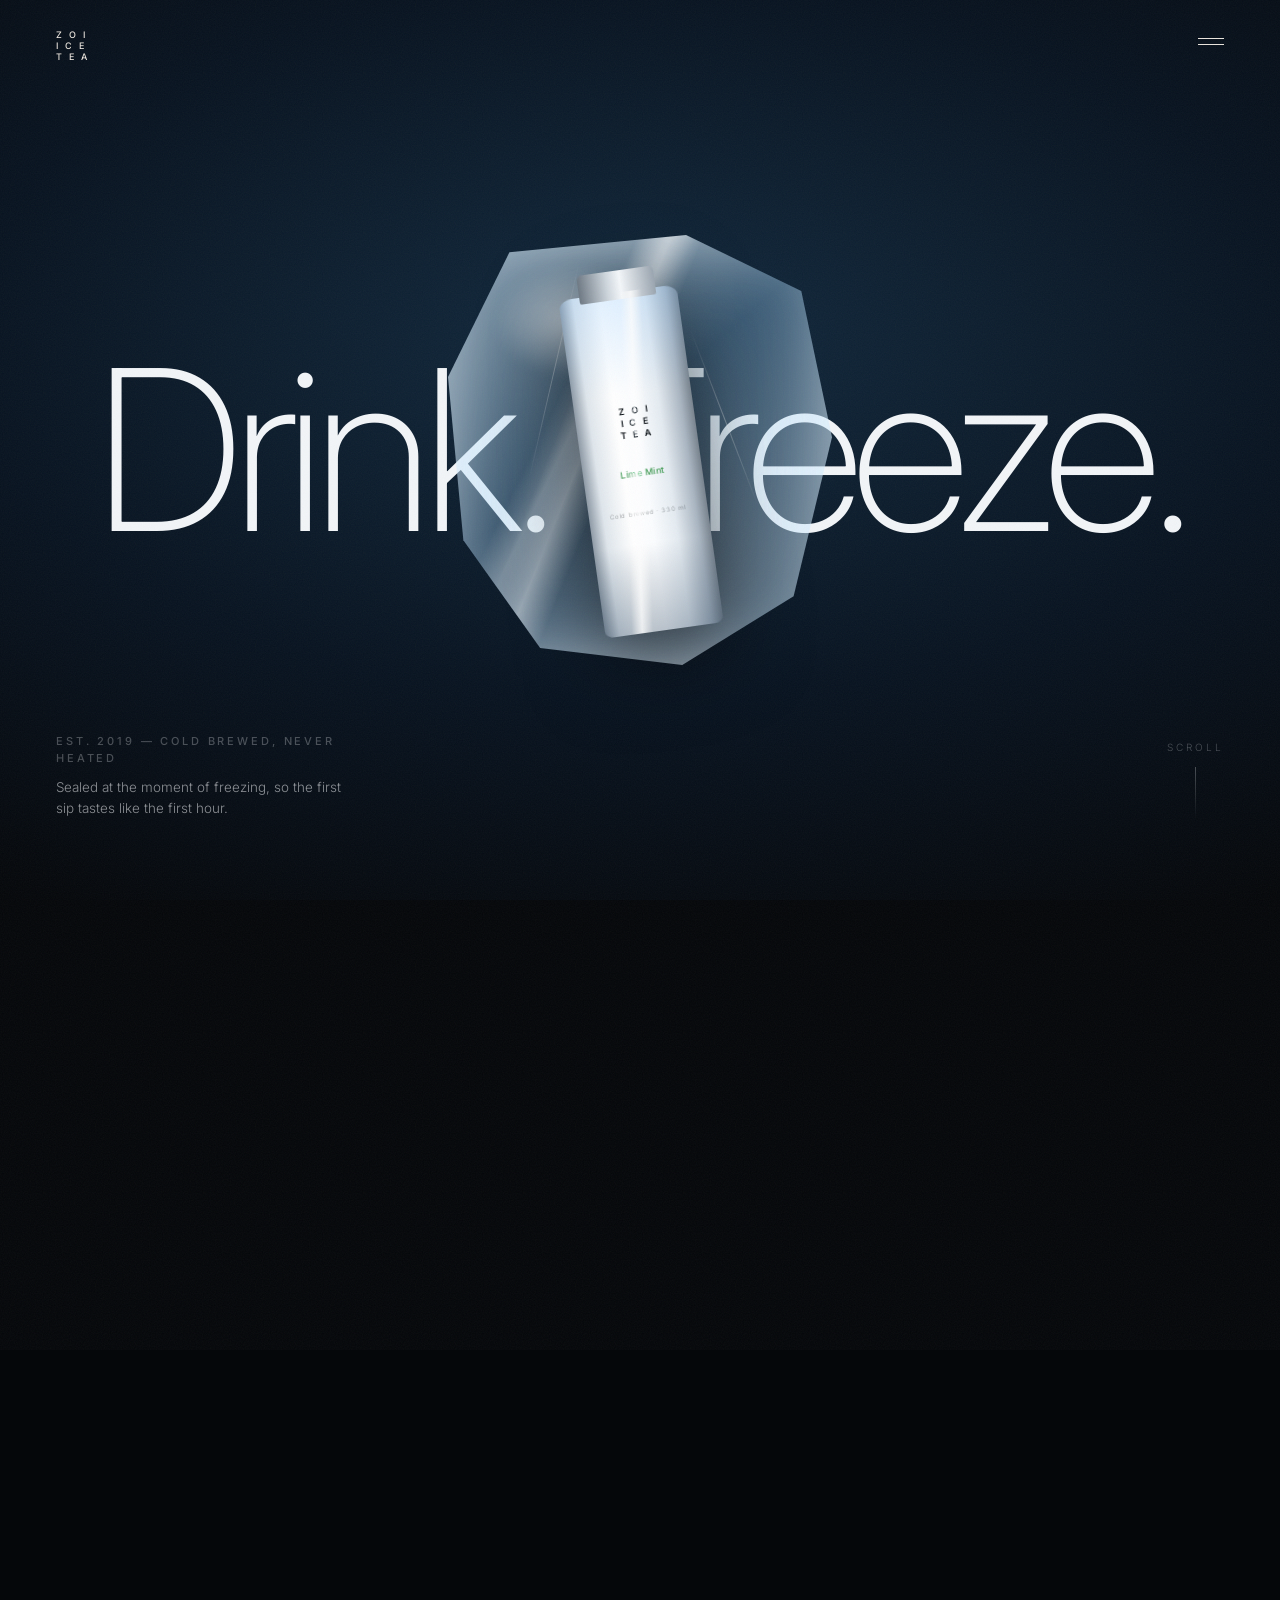
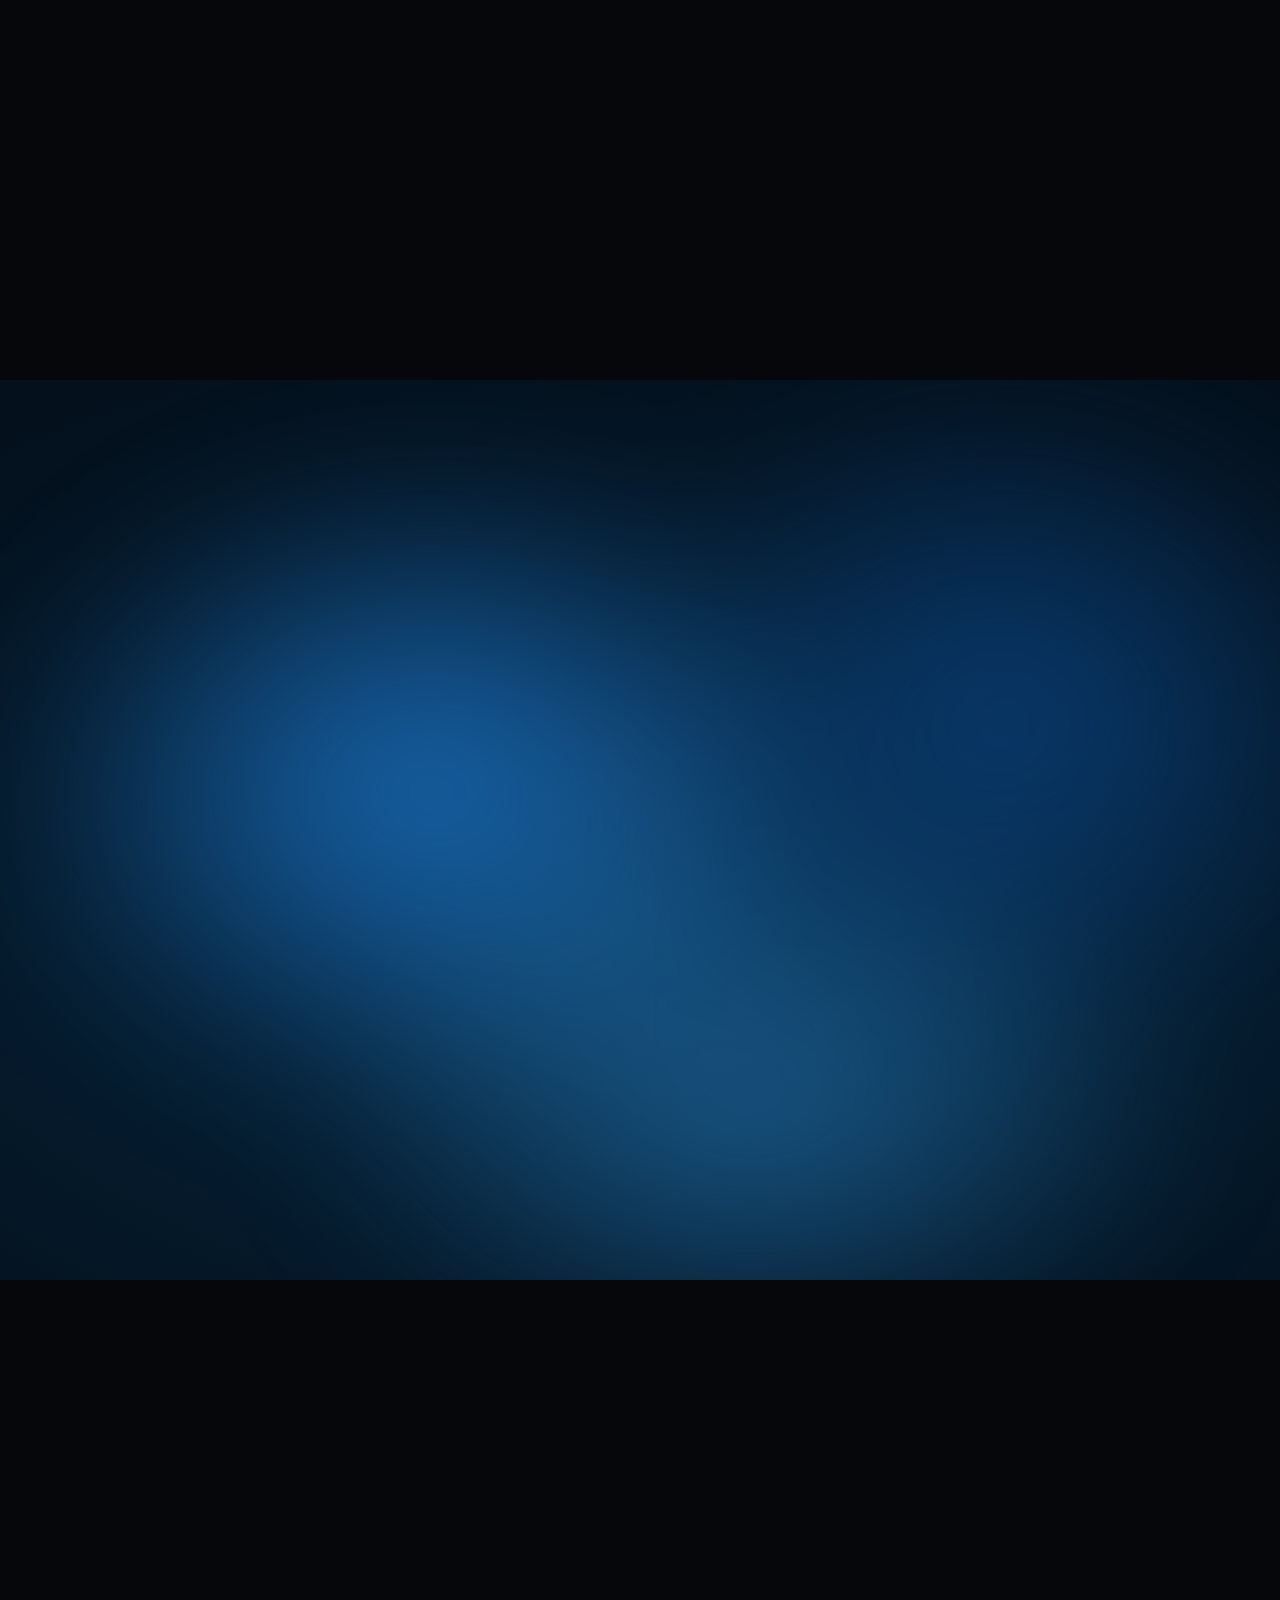
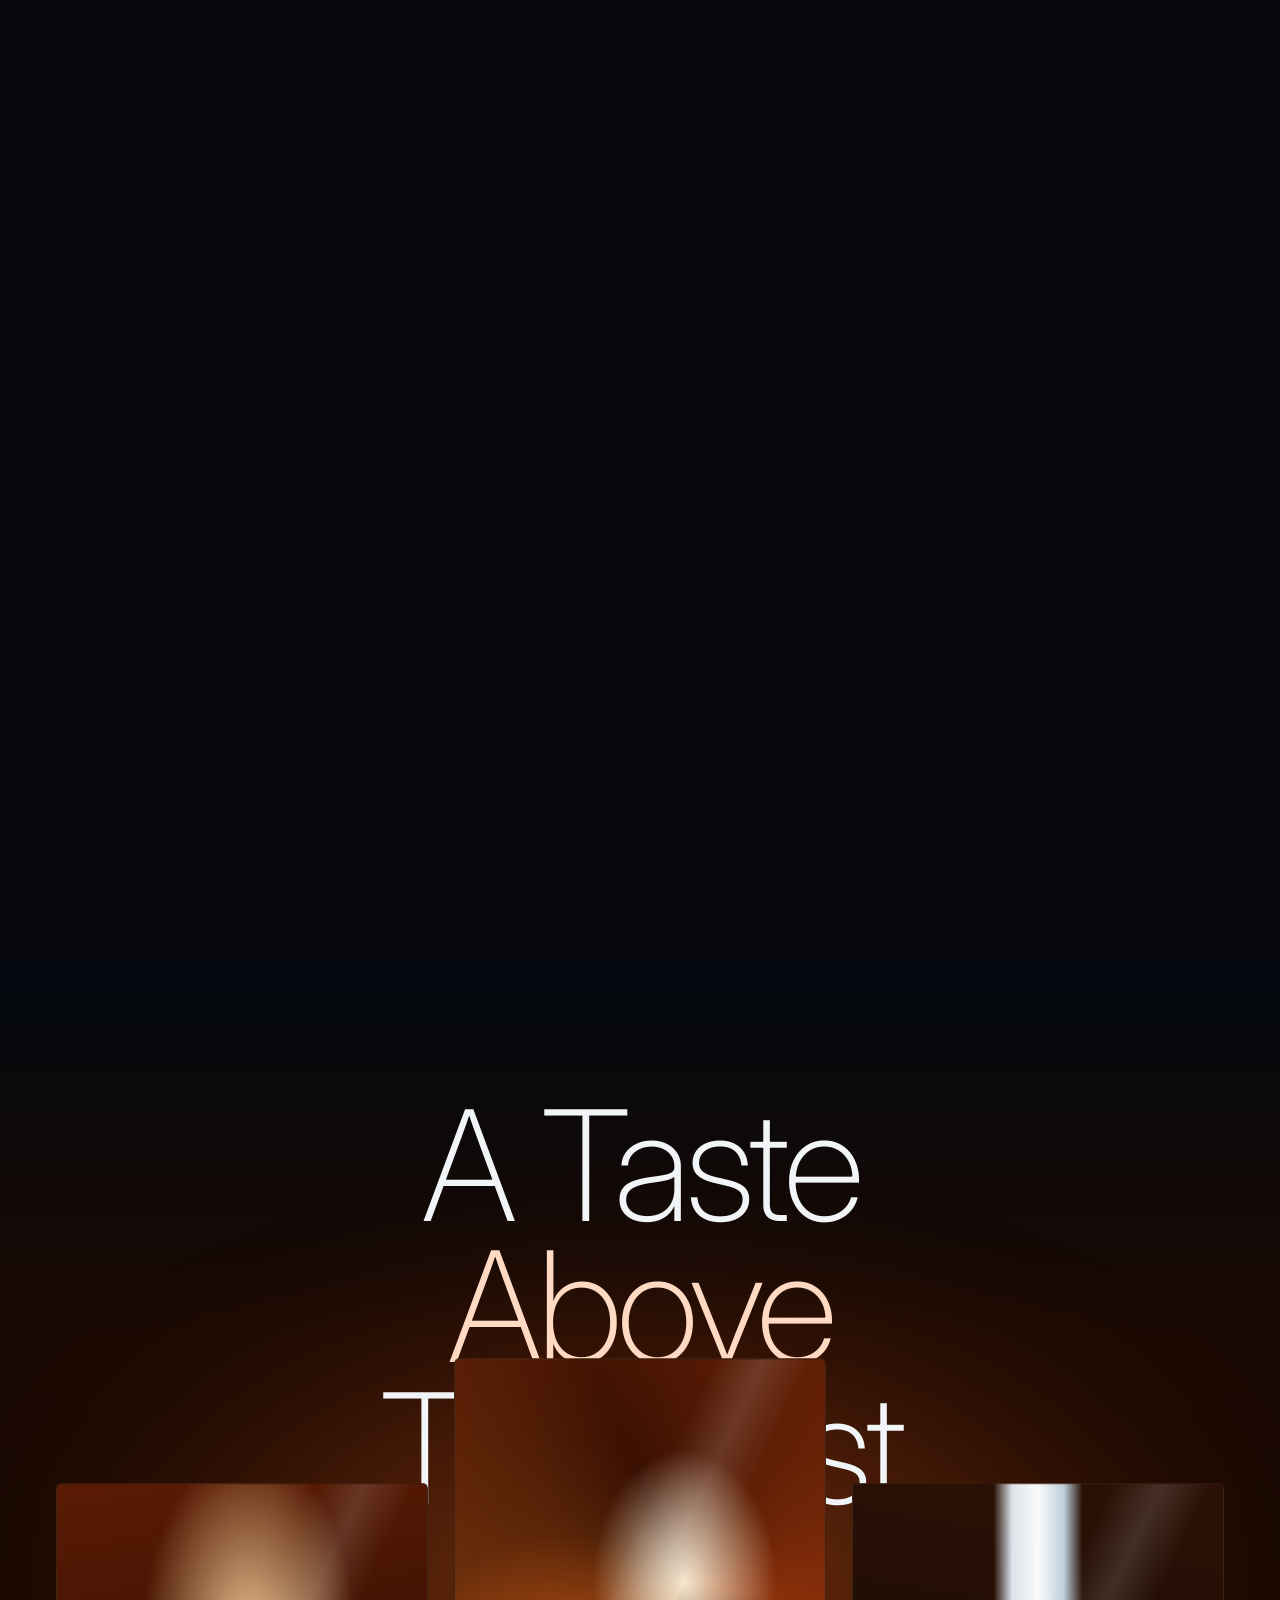
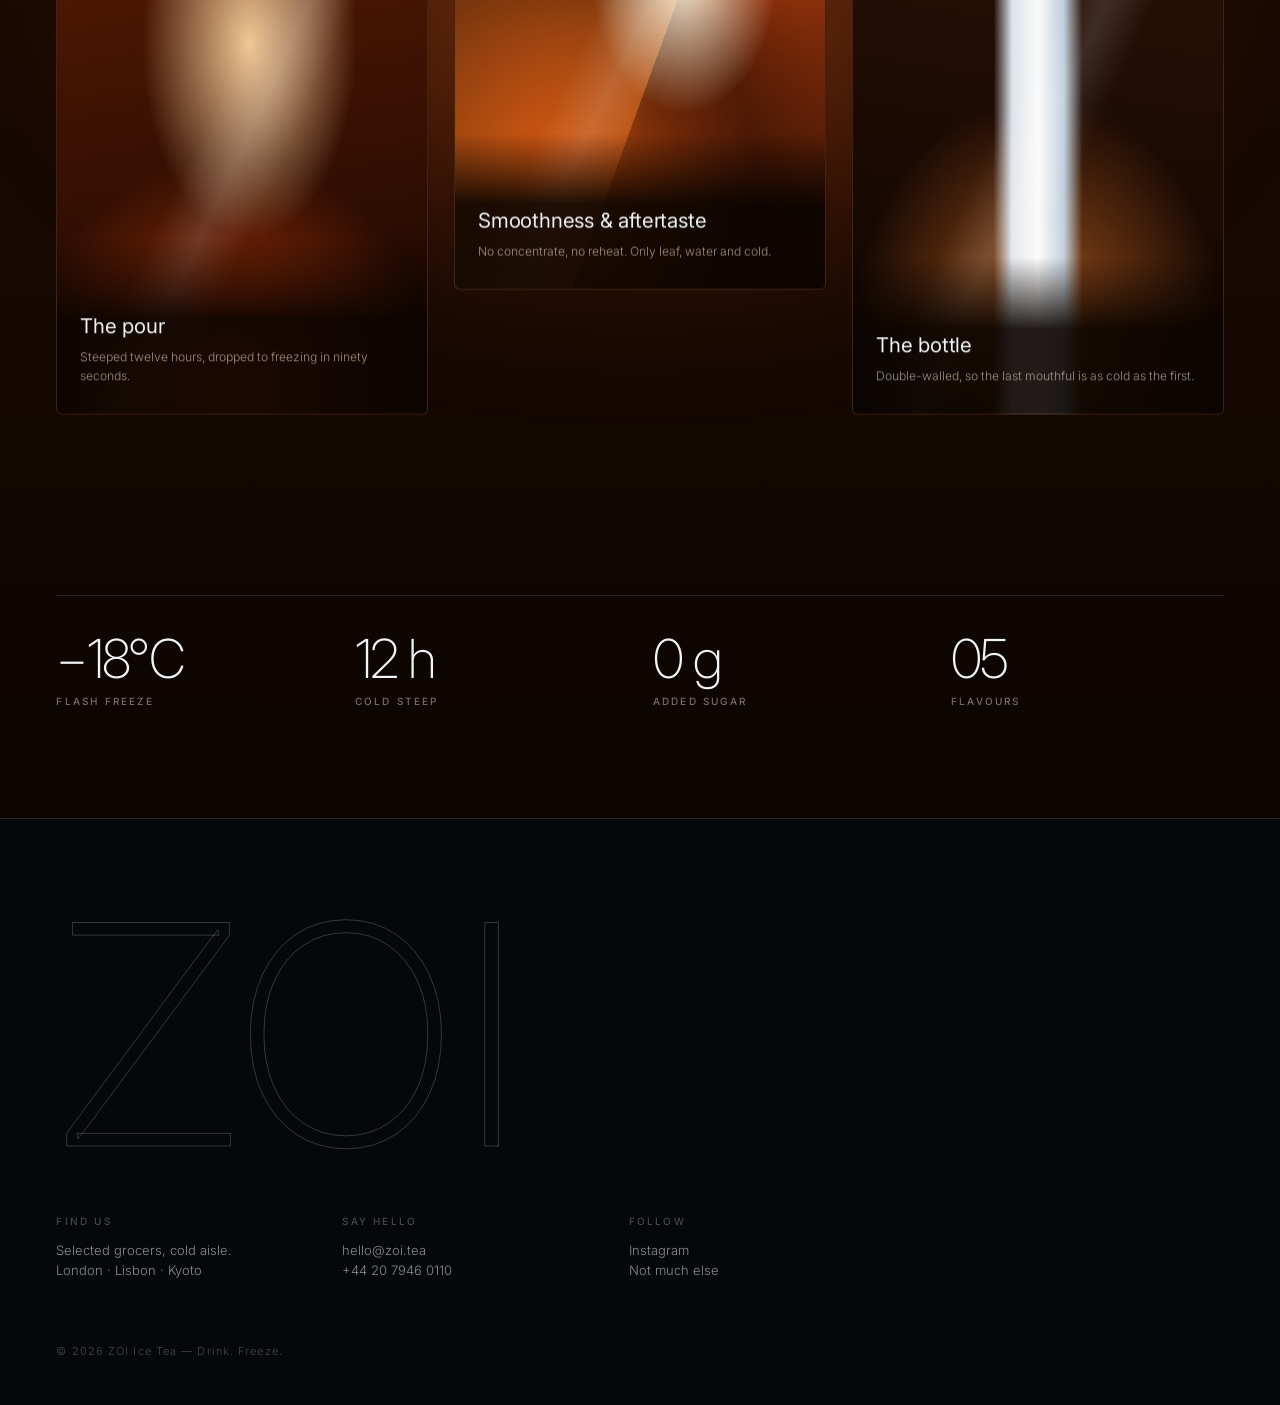
==== index.html @ 79893330 "Build ZOI Ice Tea scroll-driven site from the reference videos Rebuilds the beverage site shown in 2" ====
<!DOCTYPE html>
<html lang="en">
<head>
<meta charset="utf-8">
<meta name="viewport" content="width=device-width, initial-scale=1">
<title>ZOI ICE TEA — Drink. Freeze.</title>
<meta name="description" content="ZOI Ice Tea — brewed cold, frozen solid, poured perfect. Five exquisite flavours crafted from the finest natural leaves.">
<link rel="preconnect" href="https://fonts.googleapis.com">
<link rel="preconnect" href="https://fonts.gstatic.com" crossorigin>
<link href="https://fonts.googleapis.com/css2?family=Inter:wght@200;300;400;500;600&display=swap" rel="stylesheet">
<link rel="stylesheet" href="assets/css/style.css">
</head>
<body>

<div class="grain" aria-hidden="true"></div>

<header class="nav">
  <a href="#top" class="wordmark" aria-label="ZOI Ice Tea, home">
    <span>Z O I</span><span>I C E</span><span>T E A</span>
  </a>
  <button class="menu" type="button" aria-label="Open menu" aria-expanded="false">
    <span></span><span></span>
  </button>
</header>

<nav class="drawer" hidden>
  <ul>
    <li><a href="#hero">Drink. Freeze.</a></li>
    <li><a href="#deep">The Experience</a></li>
    <li><a href="#flavours">Unique Flavours</a></li>
    <li><a href="#above">A Taste Above</a></li>
    <li><a href="#end">Stockists</a></li>
  </ul>
  <p class="drawer__note">Brewed cold in small batches. Frozen at&nbsp;−18°C.</p>
</nav>

<main id="top">

  <!-- ─────────────  HERO : can frozen in ice, shatters on scroll  ───────────── -->
  <section class="hero" id="hero">
    <div class="hero__stage">
      <canvas class="shards" aria-hidden="true"></canvas>

      <h1 class="hero__title" data-hero="title">Drink.&nbsp;Freeze.</h1>

      <div class="ice" data-hero="ice">
        <div class="ice__block">
          <span class="ice__face"></span>
          <span class="ice__gloss"></span>
          <span class="ice__crack ice__crack--a"></span>
          <span class="ice__crack ice__crack--b"></span>
          <span class="ice__crack ice__crack--c"></span>
        </div>
        <div class="can">
          <div class="can__body">
            <div class="can__label">
              <span>Z O I</span><span>I C E</span><span>T E A</span>
            </div>
            <p class="can__flavour">Lime Mint</p>
            <p class="can__legal">Cold brewed · 330 ml</p>
          </div>
          <div class="can__cap"></div>
          <div class="can__shine"></div>
        </div>
      </div>

      <div class="hero__meta" data-hero="meta">
        <p class="eyebrow">Est. 2019 — Cold brewed, never heated</p>
        <p class="hero__sub">Sealed at the moment of freezing, so the first sip tastes like the first hour.</p>
      </div>

      <div class="cue" data-hero="cue"><span>Scroll</span><i></i></div>
      <div class="hero__wash" data-hero="wash" aria-hidden="true"></div>
    </div>
  </section>

  <!-- ─────────────  DEEP : aurora, fanning gallery, unique flavours  ───────────── -->
  <section class="deep" id="deep">
    <div class="deep__stage">
      <div class="aurora" aria-hidden="true">
        <span class="aurora__a"></span>
        <span class="aurora__b"></span>
        <span class="aurora__c"></span>
        <span class="aurora__spark"></span>
      </div>

      <p class="deep__word" data-deep="word">Experience</p>

      <div class="fan" data-deep="fan">
        <figure class="fan__card" style="--i:-2"><span class="shot shot--1"></span><figcaption>First pour</figcaption></figure>
        <figure class="fan__card" style="--i:-1"><span class="shot shot--2"></span><figcaption>Glacier run</figcaption></figure>
        <figure class="fan__card" style="--i:0"><span class="shot shot--3"></span><figcaption>The block</figcaption></figure>
        <figure class="fan__card" style="--i:1"><span class="shot shot--4"></span><figcaption>Leaf & frost</figcaption></figure>
        <figure class="fan__card" style="--i:2"><span class="shot shot--5"></span><figcaption>Last light</figcaption></figure>
      </div>

      <div class="flavours" id="flavours" data-deep="flavours">
        <svg class="teabag" viewBox="0 0 44 66" aria-hidden="true">
          <path d="M22 2v18" /><rect x="9" y="20" width="26" height="34" rx="3" /><path d="M22 27v20M15 34h14" />
        </svg>
        <h2>Unique Flavors</h2>
        <p>Explore our five exquisite tea flavours, each expertly crafted from the finest natural ingredients around the globe.</p>
        <ul class="flavours__list">
          <li><b>01</b> Lime&nbsp;Mint</li>
          <li><b>02</b> Peach&nbsp;Oolong</li>
          <li><b>03</b> Yuzu&nbsp;White</li>
          <li><b>04</b> Blood&nbsp;Orange</li>
          <li><b>05</b> Jasmine&nbsp;Pearl</li>
        </ul>
      </div>
    </div>
  </section>

  <!-- ─────────────  ABOVE : warm section, three portrait cards  ───────────── -->
  <section class="above" id="above">
    <div class="above__glow" aria-hidden="true"></div>

    <h2 class="above__title" data-reveal>
      <span>A Taste</span><span>Above</span><span>The Rest</span>
    </h2>

    <div class="above__cards">
      <article class="tall" data-parallax="0.10" data-reveal>
        <span class="shot shot--pour"></span>
        <div class="tall__text"><h3>The pour</h3><p>Steeped twelve hours, dropped to freezing in ninety seconds.</p></div>
      </article>
      <article class="tall" data-parallax="0.22" data-reveal>
        <span class="shot shot--burst"></span>
        <div class="tall__text"><h3>Smoothness &amp; aftertaste</h3><p>No concentrate, no reheat. Only leaf, water and cold.</p></div>
      </article>
      <article class="tall" data-parallax="0.10" data-reveal>
        <span class="shot shot--bottle"></span>
        <div class="tall__text"><h3>The bottle</h3><p>Double-walled, so the last mouthful is as cold as the first.</p></div>
      </article>
    </div>

    <dl class="stats" data-reveal>
      <div><dt>−18°C</dt><dd>Flash freeze</dd></div>
      <div><dt>12 h</dt><dd>Cold steep</dd></div>
      <div><dt>0 g</dt><dd>Added sugar</dd></div>
      <div><dt>05</dt><dd>Flavours</dd></div>
    </dl>
  </section>

  <!-- ─────────────  END  ───────────── -->
  <footer class="end" id="end">
    <p class="end__mark">ZOI</p>
    <div class="end__cols">
      <div><h4>Find us</h4><p>Selected grocers, cold aisle.<br>London · Lisbon · Kyoto</p></div>
      <div><h4>Say hello</h4><p>hello@zoi.tea<br>+44 20 7946 0110</p></div>
      <div><h4>Follow</h4><p>Instagram<br>Not much else</p></div>
    </div>
    <p class="end__fine">© <span data-year></span> ZOI Ice Tea — Drink. Freeze.</p>
  </footer>

</main>

<script src="assets/js/main.js"></script>
</body>
</html>
---- assets/css/style.css ----
/* ==========================================================================
   ZOI ICE TEA
   Scroll-driven product site. No frameworks, no build step.
   ========================================================================== */

:root{
  --ink:            #05070a;
  --ink-2:          #090d13;
  --paper:          #f2f5f8;
  --muted:          rgba(242,245,248,.56);
  --faint:          rgba(242,245,248,.28);
  --line:           rgba(242,245,248,.14);

  --ice:            #bfe4ff;
  --deep:           #041d33;
  --deep-2:         #08375f;
  --beam:           #2f9bff;

  --ember:          #ff6a1f;
  --ember-2:        #b8390a;
  --char:           #150802;

  --shell:          clamp(20px, 4.4vw, 68px);
  --ease:           cubic-bezier(.22,.61,.36,1);
  --font:           'Inter', -apple-system, BlinkMacSystemFont, 'Helvetica Neue', 'Segoe UI', Arial, sans-serif;
}

*,*::before,*::after{ box-sizing:border-box; }

html{
  scroll-behavior:smooth;
  background:var(--ink);
  -webkit-text-size-adjust:100%;
}

body{
  margin:0;
  font-family:var(--font);
  font-weight:300;
  color:var(--paper);
  background:var(--ink);
  overflow-x:hidden;
  line-height:1.55;
  -webkit-font-smoothing:antialiased;
}

h1,h2,h3,h4,p,ul,dl,dd,figure{ margin:0; }
ul{ list-style:none; padding:0; }
button{ font:inherit; color:inherit; background:none; border:0; cursor:pointer; }
a{ color:inherit; text-decoration:none; }
canvas{ display:block; }

.eyebrow{
  font-size:11px;
  font-weight:500;
  letter-spacing:.26em;
  text-transform:uppercase;
  color:var(--faint);
}

/* Film grain so the flat gradients never band ------------------------------ */
.grain{
  position:fixed;
  inset:-50%;
  z-index:60;
  pointer-events:none;
  opacity:.05;
  background-image:url("data:image/svg+xml;utf8,<svg xmlns='http://www.w3.org/2000/svg' width='160' height='160'><filter id='n'><feTurbulence type='fractalNoise' baseFrequency='.85' numOctaves='3'/></filter><rect width='160' height='160' filter='url(%23n)'/></svg>");
  animation:grain 700ms steps(2,end) infinite;
}
@keyframes grain{ 50%{ transform:translate(-3%,2%); } }

/* ==========================================================================
   Nav
   ========================================================================== */

.nav{
  position:fixed;
  inset:0 0 auto;
  z-index:50;
  display:flex;
  align-items:flex-start;
  justify-content:space-between;
  padding:clamp(18px,2.6vw,30px) var(--shell);
  mix-blend-mode:difference;
}

.wordmark{
  display:grid;
  gap:2px;
  font-size:9px;
  font-weight:500;
  letter-spacing:.28em;
  line-height:1;
}

.menu{
  display:grid;
  gap:5px;
  padding:8px 0 8px 24px;
}
.menu span{
  display:block;
  width:26px;
  height:1px;
  background:var(--paper);
  transition:transform .4s var(--ease);
}
.menu[aria-expanded="true"] span:first-child{ transform:translateY(3px) rotate(11deg); }
.menu[aria-expanded="true"] span:last-child{  transform:translateY(-3px) rotate(-11deg); }

.drawer{
  position:fixed;
  inset:0;
  z-index:45;
  display:grid;
  align-content:center;
  gap:8px;
  padding:0 var(--shell);
  background:rgba(5,7,10,.94);
  backdrop-filter:blur(22px);
  -webkit-backdrop-filter:blur(22px);
  opacity:0;
  transition:opacity .45s var(--ease);
}
.drawer[hidden]{ display:none; }
.drawer.is-open{ opacity:1; }
.drawer li a{
  display:block;
  padding:.12em 0;
  font-size:clamp(30px,6.4vw,64px);
  font-weight:200;
  letter-spacing:-.02em;
  color:var(--muted);
  transition:color .3s var(--ease), transform .45s var(--ease);
}
.drawer li a:hover{ color:var(--paper); transform:translateX(14px); }
.drawer__note{ margin-top:34px; font-size:12px; color:var(--faint); }

/* ==========================================================================
   Hero — the can, the ice, the shatter
   ========================================================================== */

.hero{ height:320vh; position:relative; }

.hero__stage{
  position:sticky;
  top:0;
  height:100vh;
  overflow:hidden;
  display:grid;
  place-items:center;
  background:
    radial-gradient(120% 90% at 50% 38%, #12293e 0%, #081320 44%, var(--ink) 80%);
}

/* Fades in as the hero ends so the handoff into the blue reads as one move */
.hero__wash{
  position:absolute;
  inset:0;
  z-index:5;
  opacity:0;
  pointer-events:none;
  background:radial-gradient(140% 110% at 50% 60%, #072943 0%, #04121f 55%, #02080f 100%);
}

.shards{
  position:absolute;
  inset:0;
  width:100%;
  height:100%;
  z-index:3;
  pointer-events:none;
}

/* Oversized headline that bleeds off both edges, exactly like the reference */
.hero__title{
  position:relative;
  z-index:1;
  grid-area:1/1;
  font-size:clamp(72px, 17.5vw, 300px);
  font-weight:200;
  letter-spacing:-.045em;
  line-height:1;
  white-space:nowrap;
  color:var(--paper);
  will-change:transform, opacity;
}

.ice{
  grid-area:1/1;
  position:relative;
  z-index:2;
  width:clamp(230px, 30vw, 400px);
  aspect-ratio:1/1.12;
  display:grid;
  place-items:center;
  will-change:transform, opacity;
}

/* --- the ice block ------------------------------------------------------- */
.ice__block{
  position:absolute;
  inset:0;
  clip-path:polygon(16% 4%, 62% 0%, 92% 13%, 100% 47%, 90% 84%, 61% 100%, 24% 96%, 4% 71%, 0% 33%);
  background:
    linear-gradient(140deg, rgba(232,247,255,.52), rgba(158,210,246,.26) 44%, rgba(226,244,255,.46));
  backdrop-filter:blur(2px) saturate(1.4) brightness(1.15);
  -webkit-backdrop-filter:blur(2px) saturate(1.4) brightness(1.15);
  box-shadow:
    inset 0 0 70px rgba(255,255,255,.55),
    inset 0 0 150px rgba(150,210,255,.35),
    0 40px 120px rgba(6,40,70,.65);
}
.ice__face{
  position:absolute;
  inset:0;
  background:
    linear-gradient(112deg, transparent 34%, rgba(255,255,255,.42) 40%, transparent 46%),
    linear-gradient(-64deg, transparent 58%, rgba(255,255,255,.26) 63%, transparent 68%);
  mix-blend-mode:screen;
}
.ice__gloss{
  position:absolute;
  left:12%; top:7%;
  width:40%; height:26%;
  border-radius:50%;
  background:radial-gradient(closest-side, rgba(255,255,255,.55), transparent);
  filter:blur(6px);
}
.ice__crack{
  position:absolute;
  background:linear-gradient(to bottom, transparent, rgba(255,255,255,.65), transparent);
  width:1px;
  transform-origin:top center;
  opacity:.5;
}
.ice__crack--a{ left:34%; top:6%;  height:52%; transform:rotate(13deg); }
.ice__crack--b{ left:63%; top:22%; height:44%; transform:rotate(-21deg); }
.ice__crack--c{ left:48%; top:44%; height:38%; transform:rotate(6deg); }

/* --- the can ------------------------------------------------------------- */
.can{
  position:relative;
  width:31%;
  aspect-ratio:1/3.05;
  transform:rotate(-8deg);
  filter:drop-shadow(0 26px 40px rgba(0,0,0,.55));
}
.can__body{
  position:absolute;
  inset:6% 0 0;
  border-radius:14px 14px 9px 9px / 10px 10px 7px 7px;
  background:
    linear-gradient(90deg,
      #8e9aa6 0%, #dfe6ec 12%, #ffffff 34%, #fbfdff 52%,
      #e4ebf1 72%, #a9b5c1 90%, #77828d 100%);
  display:grid;
  align-content:center;
  justify-items:center;
  gap:9%;
  padding:12% 6%;
  overflow:hidden;
}
.can__body::after{
  /* wet, refracted edge where the ice meets the metal */
  content:"";
  position:absolute;
  inset:0;
  background:linear-gradient(180deg, rgba(120,190,255,.22), transparent 30%, transparent 74%, rgba(10,40,70,.28));
}
.can__label{
  display:grid;
  gap:3px;
  font-size:clamp(6px,.72vw,9px);
  font-weight:600;
  letter-spacing:.26em;
  line-height:1;
  color:#0d1319;
  text-align:center;
}
.can__flavour{
  font-size:clamp(6px,.7vw,9px);
  font-weight:500;
  letter-spacing:.05em;
  color:#3f9a52;
}
.can__legal{
  font-size:clamp(4px,.5vw,6px);
  letter-spacing:.12em;
  color:rgba(13,19,25,.45);
}
.can__cap{
  position:absolute;
  inset:0 18% auto;
  height:8%;
  border-radius:5px 5px 2px 2px;
  background:linear-gradient(90deg,#6d7883,#cfd7de 38%,#f4f7fa 55%,#9aa5b0);
}
.can__shine{
  position:absolute;
  inset:6% 0 0;
  border-radius:inherit;
  background:linear-gradient(96deg, transparent 40%, rgba(255,255,255,.75) 47%, transparent 54%);
  mix-blend-mode:overlay;
  pointer-events:none;
}

/* --- hero copy ----------------------------------------------------------- */
.hero__meta{
  position:absolute;
  left:var(--shell);
  bottom:clamp(74px,9vh,110px);
  z-index:4;
  max-width:min(30ch,44vw);
  display:grid;
  gap:10px;
  will-change:transform,opacity;
}
.hero__sub{ font-size:clamp(13px,1.05vw,15px); color:var(--muted); }

.cue{
  position:absolute;
  right:var(--shell);
  bottom:clamp(74px,9vh,110px);
  z-index:4;
  display:grid;
  justify-items:center;
  gap:12px;
  font-size:10px;
  letter-spacing:.3em;
  text-transform:uppercase;
  color:var(--faint);
}
.cue i{
  width:1px;
  height:52px;
  background:linear-gradient(var(--faint), transparent);
  animation:drop 2.1s var(--ease) infinite;
}
@keyframes drop{
  0%   { transform:scaleY(0); transform-origin:top; }
  55%  { transform:scaleY(1); transform-origin:top; }
  56%  { transform:scaleY(1); transform-origin:bottom; }
  100% { transform:scaleY(0); transform-origin:bottom; }
}

/* ==========================================================================
   Deep — aurora, fanning gallery, flavours
   ========================================================================== */

/* Pulled up by one viewport so its sticky stage takes over exactly as the
   hero finishes fading — otherwise the hero's last screen scrolls past empty. */
.deep{ height:420vh; position:relative; margin-top:-100vh; }

.deep__stage{
  position:sticky;
  top:0;
  height:100vh;
  overflow:hidden;
  display:grid;
  place-items:center;
  background:radial-gradient(140% 110% at 50% 60%, #072943 0%, #04121f 55%, #02080f 100%);
}

.aurora{ position:absolute; inset:-25%; z-index:0; filter:blur(70px); }
.aurora span{ position:absolute; border-radius:50%; mix-blend-mode:screen; }
.aurora__a{
  left:8%; top:14%; width:62%; height:66%;
  background:radial-gradient(closest-side, rgba(28,120,206,.82), transparent 72%);
  animation:float-a 19s ease-in-out infinite alternate;
}
.aurora__b{
  right:2%; top:6%; width:58%; height:72%;
  background:radial-gradient(closest-side, rgba(10,68,132,.78), transparent 70%);
  animation:float-b 24s ease-in-out infinite alternate;
}
.aurora__c{
  left:24%; bottom:2%; width:64%; height:56%;
  background:radial-gradient(closest-side, rgba(52,168,255,.42), transparent 74%);
  animation:float-a 30s ease-in-out infinite alternate-reverse;
}
.aurora__spark{
  left:50%; top:48%; width:9px; height:9px;
  transform:translate(-50%,-50%);
  background:#eaf6ff;
  box-shadow:0 0 26px 10px rgba(150,215,255,.75);
  animation:pulse 3.4s ease-in-out infinite;
}
@keyframes float-a{ to{ transform:translate3d(9%,-7%,0) scale(1.16); } }
@keyframes float-b{ to{ transform:translate3d(-11%,8%,0) scale(1.1); } }
@keyframes pulse{ 50%{ opacity:.35; transform:translate(-50%,-50%) scale(.6); } }

.deep__word{
  grid-area:1/1;
  z-index:2;
  font-size:clamp(30px,5.4vw,78px);
  font-weight:200;
  letter-spacing:.16em;
  text-transform:uppercase;
  will-change:transform,opacity;
}

/* --- the fanning card stack --------------------------------------------- */
.fan{
  grid-area:1/1;
  z-index:2;
  position:relative;
  width:min(1120px,92vw);
  height:min(60vh,460px);
  perspective:1400px;
  will-change:opacity;
}
.fan__card{
  position:absolute;
  left:50%;
  top:50%;
  width:clamp(112px,13.5vw,196px);
  aspect-ratio:3/4.4;
  margin:0;
  border-radius:4px;
  overflow:hidden;
  background:#06121e;
  border:1px solid rgba(190,228,255,.18);
  box-shadow:0 30px 70px rgba(0,10,22,.6);
  transform-style:preserve-3d;
  will-change:transform;
}
.fan__card .shot{ position:absolute; inset:0; height:100%; }
.fan__card figcaption{
  position:absolute;
  z-index:2;
  inset:auto 0 0;
  padding:26px 12px 11px;
  font-size:9px;
  font-weight:500;
  letter-spacing:.2em;
  text-transform:uppercase;
  background:linear-gradient(transparent, rgba(2,10,18,.92));
}

/* --- flavours ------------------------------------------------------------ */
.flavours{
  grid-area:1/1;
  z-index:2;
  display:grid;
  justify-items:center;
  gap:20px;
  text-align:center;
  padding:0 var(--shell);
  max-width:760px;
  will-change:transform,opacity;
}
.teabag{
  width:38px;
  fill:none;
  stroke:var(--paper);
  stroke-width:1.6;
  stroke-linecap:round;
  opacity:.85;
}
.flavours h2{
  font-size:clamp(38px,7.4vw,96px);
  font-weight:200;
  letter-spacing:-.03em;
  line-height:1;
}
.flavours p{ font-size:clamp(13px,1.1vw,15px); color:var(--muted); max-width:46ch; }
.flavours__list{
  display:flex;
  flex-wrap:wrap;
  justify-content:center;
  gap:8px;
  margin-top:12px;
}
.flavours__list li{
  display:flex;
  align-items:baseline;
  gap:8px;
  padding:9px 16px;
  border:1px solid var(--line);
  border-radius:100px;
  font-size:12px;
  letter-spacing:.04em;
  backdrop-filter:blur(8px);
  -webkit-backdrop-filter:blur(8px);
  transition:border-color .35s var(--ease), background .35s var(--ease);
}
.flavours__list li:hover{ border-color:rgba(190,228,255,.55); background:rgba(190,228,255,.08); }
.flavours__list b{ font-size:9px; font-weight:500; letter-spacing:.16em; color:var(--faint); }

/* ==========================================================================
   Above — the warm half
   ========================================================================== */

.above{
  position:relative;
  overflow:hidden;
  padding:clamp(110px,15vh,190px) var(--shell) clamp(90px,12vh,150px);
  background:linear-gradient(180deg, #02080f 0%, #1b0a03 26%, var(--char) 70%, #0b0400 100%);
}
.above__glow{
  position:absolute;
  left:50%; top:12%;
  width:130%; aspect-ratio:1/.55;
  transform:translateX(-50%);
  background:radial-gradient(closest-side, rgba(255,106,31,.42), rgba(184,57,10,.14) 55%, transparent 76%);
  filter:blur(60px);
  pointer-events:none;
}

.above__title{
  position:relative;
  display:grid;
  font-size:clamp(46px,12vw,196px);
  font-weight:200;
  letter-spacing:-.035em;
  line-height:.92;
  text-align:center;
  margin-bottom:clamp(56px,8vh,110px);
}
.above__title span{ display:block; }
.above__title span:nth-child(2){ color:#ffd9c2; }

.above__cards{
  position:relative;
  display:grid;
  grid-template-columns:repeat(3,1fr);
  gap:clamp(14px,2vw,30px);
  max-width:1180px;
  margin:0 auto;
}
.tall{
  position:relative;
  border-radius:6px;
  overflow:hidden;
  background:#1a0c04;
  border:1px solid rgba(255,170,120,.16);
  will-change:transform;
}
.tall .shot{ aspect-ratio:3/4.3; }
.tall__text{
  position:absolute;
  inset:auto 0 0;
  padding:clamp(40px,6vw,72px) clamp(16px,1.8vw,26px) clamp(18px,2.2vw,28px);
  background:linear-gradient(transparent, rgba(10,4,0,.9) 46%);
}
.tall__text h3{
  font-size:clamp(15px,1.6vw,21px);
  font-weight:400;
  letter-spacing:-.01em;
  margin-bottom:6px;
}
.tall__text p{ font-size:clamp(11px,.95vw,13px); color:rgba(255,235,222,.6); }

.stats{
  display:grid;
  grid-template-columns:repeat(4,1fr);
  gap:clamp(14px,2vw,30px);
  max-width:1180px;
  margin:clamp(56px,8vh,104px) auto 0;
  padding-top:clamp(30px,4vh,50px);
  border-top:1px solid rgba(255,170,120,.16);
}
.stats dt{
  font-size:clamp(26px,4.2vw,60px);
  font-weight:200;
  letter-spacing:-.03em;
  line-height:1;
}
.stats dd{
  margin:8px 0 0;
  font-size:10px;
  font-weight:500;
  letter-spacing:.22em;
  text-transform:uppercase;
  color:rgba(255,235,222,.45);
}

/* ==========================================================================
   Procedural "photography" — mesh gradients standing in for shots
   ========================================================================== */

.shot{ display:block; width:100%; position:relative; overflow:hidden; }
.shot::after{
  content:"";
  position:absolute;
  inset:0;
  background:linear-gradient(115deg, transparent 42%, rgba(255,255,255,.13) 50%, transparent 58%);
}

.shot--1{ background:
  radial-gradient(60% 40% at 30% 22%, rgba(180,225,255,.85), transparent 70%),
  radial-gradient(70% 50% at 76% 78%, rgba(20,96,168,.9), transparent 72%),
  linear-gradient(160deg,#0a2d4c,#03101d); }
.shot--2{ background:
  radial-gradient(50% 60% at 68% 28%, rgba(226,247,255,.9), transparent 68%),
  radial-gradient(80% 60% at 20% 88%, rgba(11,72,132,.95), transparent 70%),
  linear-gradient(200deg,#123f66,#020a13); }
.shot--3{ background:
  radial-gradient(46% 34% at 50% 46%, rgba(255,255,255,.95), transparent 66%),
  radial-gradient(90% 70% at 50% 100%, rgba(16,88,152,.85), transparent 68%),
  linear-gradient(180deg,#071d31,#010609); }
.shot--4{ background:
  radial-gradient(56% 44% at 26% 70%, rgba(126,220,180,.7), transparent 70%),
  radial-gradient(64% 52% at 80% 24%, rgba(198,238,255,.8), transparent 70%),
  linear-gradient(140deg,#093349,#02121b); }
.shot--5{ background:
  radial-gradient(58% 46% at 74% 66%, rgba(255,196,142,.6), transparent 70%),
  radial-gradient(70% 56% at 26% 22%, rgba(96,178,240,.75), transparent 72%),
  linear-gradient(200deg,#0b2a44,#03101c); }

.shot--pour{ background:
  radial-gradient(44% 56% at 52% 30%, rgba(255,214,160,.92), transparent 66%),
  radial-gradient(80% 64% at 46% 96%, rgba(196,58,10,.95), transparent 70%),
  linear-gradient(170deg,#5a1b04,#150602); }
.shot--burst{ background:
  radial-gradient(40% 40% at 62% 42%, rgba(255,240,214,.95), transparent 62%),
  radial-gradient(76% 70% at 28% 82%, rgba(230,92,18,.9), transparent 70%),
  conic-gradient(from 200deg at 62% 42%, rgba(255,140,40,.5), transparent 38%, rgba(255,90,20,.45) 72%, transparent),
  linear-gradient(150deg,#4a1503,#120501); }
.shot--bottle{ background:
  linear-gradient(90deg, transparent 38%, rgba(236,246,255,.92) 43%, rgba(255,255,255,.98) 50%, rgba(206,226,242,.9) 57%, transparent 62%),
  radial-gradient(70% 60% at 50% 84%, rgba(255,132,44,.6), transparent 72%),
  linear-gradient(190deg,#2c1206,#0d0401); }

/* ==========================================================================
   Footer
   ========================================================================== */

.end{
  padding:clamp(70px,10vh,120px) var(--shell) clamp(30px,5vh,54px);
  background:var(--ink);
  border-top:1px solid var(--line);
}
.end__mark{
  font-size:clamp(84px,24vw,340px);
  font-weight:200;
  letter-spacing:.02em;
  line-height:.82;
  color:transparent;
  -webkit-text-stroke:1px rgba(242,245,248,.2);
}
.end__cols{
  display:grid;
  grid-template-columns:repeat(3,minmax(0,1fr));
  gap:clamp(20px,3vw,44px);
  margin-top:clamp(40px,6vh,74px);
  max-width:820px;
}
.end__cols h4{
  font-size:10px;
  font-weight:500;
  letter-spacing:.22em;
  text-transform:uppercase;
  color:var(--faint);
  margin-bottom:10px;
}
.end__cols p{ font-size:13px; color:var(--muted); }
.end__fine{
  margin-top:clamp(46px,7vh,86px);
  font-size:11px;
  letter-spacing:.1em;
  color:var(--faint);
}

/* ==========================================================================
   Reveal-on-enter
   ========================================================================== */

[data-reveal]{
  opacity:0;
  transform:translateY(34px);
  transition:opacity .9s var(--ease), transform .9s var(--ease);
}
[data-reveal].is-in{ opacity:1; transform:none; }

/* ==========================================================================
   Responsive
   ========================================================================== */

@media (max-width:900px){
  .hero{ height:280vh; }
  .deep{ height:360vh; }
  .above__cards{ grid-template-columns:1fr; max-width:440px; }
  .tall{ transform:none !important; }
  .stats{ grid-template-columns:repeat(2,1fr); row-gap:30px; }
  .hero__meta{ max-width:none; right:var(--shell); bottom:clamp(96px,14vh,130px); }
  .cue{ display:none; }
  .end__cols{ grid-template-columns:1fr; }
}

@media (max-width:560px){
  .fan__card{ width:96px; }
  .ice{ width:64vw; }
}

@media (prefers-reduced-motion:reduce){
  html{ scroll-behavior:auto; }
  .grain, .cue i, .aurora span{ animation:none; }
  [data-reveal]{ opacity:1; transform:none; }
}
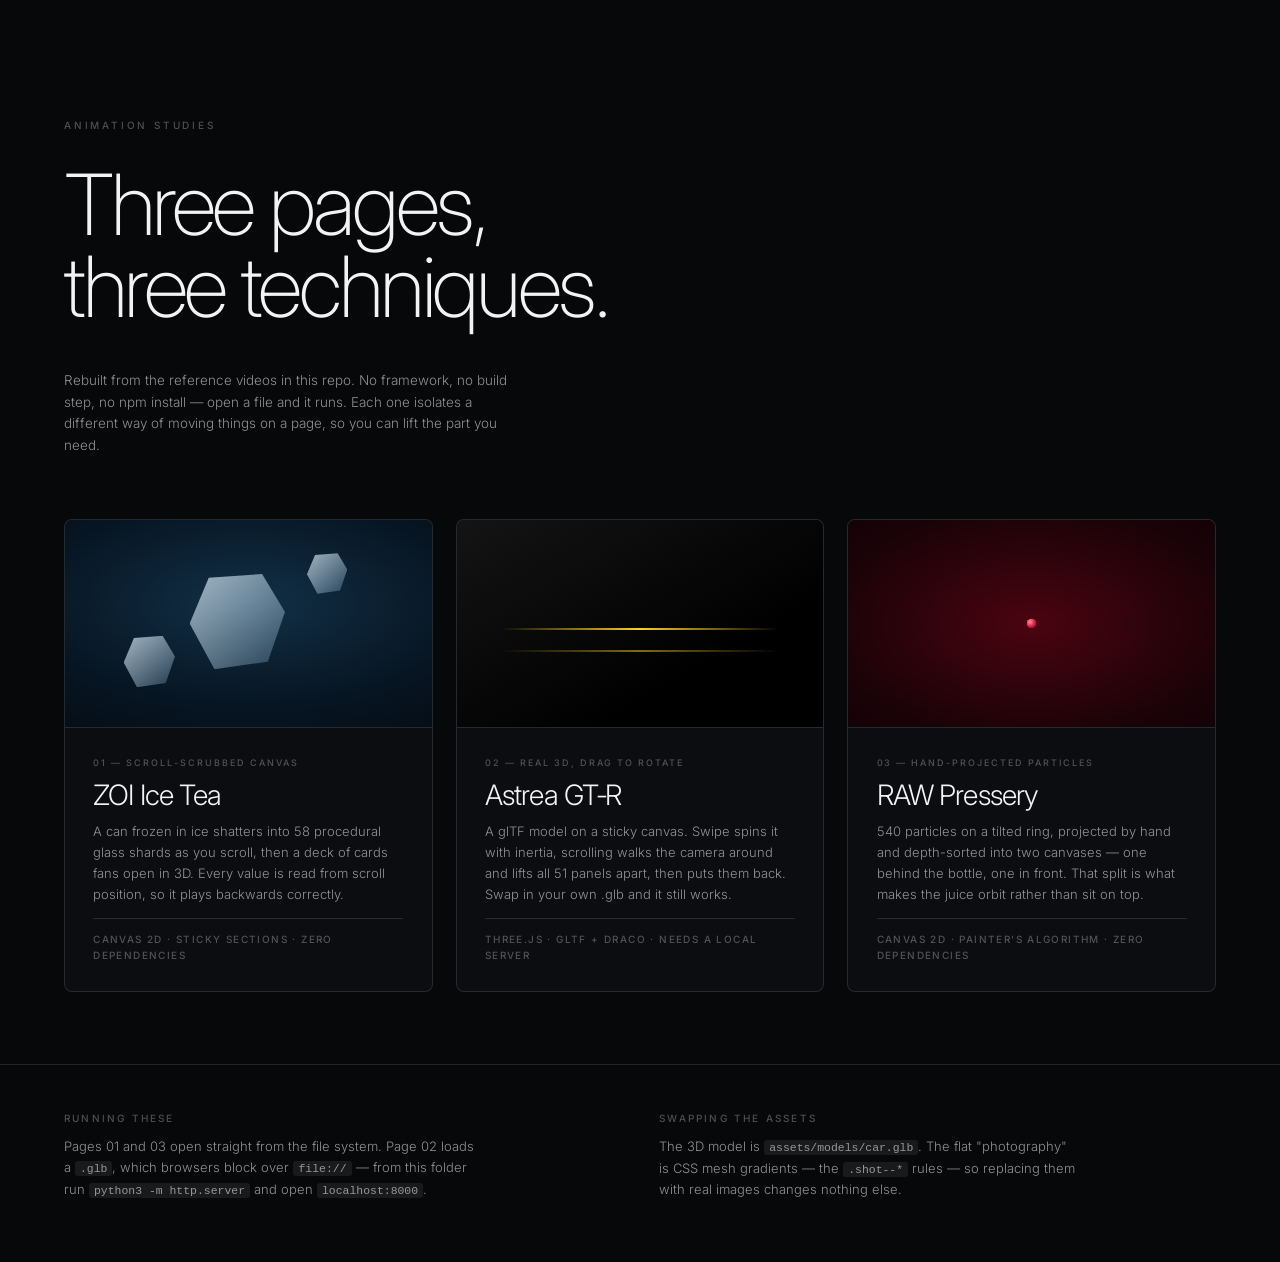
==== commit 54af6578: "Add drag-to-rotate 3D car page and orbiting-juice page Two more studies from the first reference vid" ====
--- a/index.html
+++ b/index.html
@@ -3,158 +3,71 @@
 <head>
 <meta charset="utf-8">
 <meta name="viewport" content="width=device-width, initial-scale=1">
-<title>ZOI ICE TEA — Drink. Freeze.</title>
-<meta name="description" content="ZOI Ice Tea — brewed cold, frozen solid, poured perfect. Five exquisite flavours crafted from the finest natural leaves.">
+<title>Animation studies — three scroll-driven pages</title>
+<meta name="description" content="Three dependency-free web animation studies rebuilt from reference videos: scroll-scrubbed canvas, a drag-to-rotate 3D model, and a hand-projected particle orbit.">
 <link rel="preconnect" href="https://fonts.googleapis.com">
 <link rel="preconnect" href="https://fonts.gstatic.com" crossorigin>
 <link href="https://fonts.googleapis.com/css2?family=Inter:wght@200;300;400;500;600&display=swap" rel="stylesheet">
-<link rel="stylesheet" href="assets/css/style.css">
+<link rel="stylesheet" href="assets/css/hub.css">
 </head>
 <body>
 
-<div class="grain" aria-hidden="true"></div>
-
-<header class="nav">
-  <a href="#top" class="wordmark" aria-label="ZOI Ice Tea, home">
-    <span>Z O I</span><span>I C E</span><span>T E A</span>
-  </a>
-  <button class="menu" type="button" aria-label="Open menu" aria-expanded="false">
-    <span></span><span></span>
-  </button>
+<header class="head">
+  <p class="eyebrow">Animation studies</p>
+  <h1>Three pages,<br>three techniques.</h1>
+  <p class="intro">Rebuilt from the reference videos in this repo. No framework, no build step, no npm install — open a file and it runs. Each one isolates a different way of moving things on a page, so you can lift the part you need.</p>
 </header>
 
-<nav class="drawer" hidden>
-  <ul>
-    <li><a href="#hero">Drink. Freeze.</a></li>
-    <li><a href="#deep">The Experience</a></li>
-    <li><a href="#flavours">Unique Flavours</a></li>
-    <li><a href="#above">A Taste Above</a></li>
-    <li><a href="#end">Stockists</a></li>
-  </ul>
-  <p class="drawer__note">Brewed cold in small batches. Frozen at&nbsp;−18°C.</p>
-</nav>
+<main class="deck">
 
-<main id="top">
+  <a class="card card--ice" href="ice-tea.html">
+    <span class="card__art card__art--ice" aria-hidden="true">
+      <i></i><i></i><i></i>
+    </span>
+    <div class="card__body">
+      <p class="card__kicker">01 — Scroll-scrubbed canvas</p>
+      <h2>ZOI Ice Tea</h2>
+      <p class="card__note">A can frozen in ice shatters into 58 procedural glass shards as you scroll, then a deck of cards fans open in 3D. Every value is read from scroll position, so it plays backwards correctly.</p>
+      <p class="card__tech">Canvas 2D · sticky sections · zero dependencies</p>
+    </div>
+  </a>
 
-  <!-- ─────────────  HERO : can frozen in ice, shatters on scroll  ───────────── -->
-  <section class="hero" id="hero">
-    <div class="hero__stage">
-      <canvas class="shards" aria-hidden="true"></canvas>
+  <a class="card card--car" href="pagani.html">
+    <span class="card__art card__art--car" aria-hidden="true">
+      <i></i><i></i>
+    </span>
+    <div class="card__body">
+      <p class="card__kicker">02 — Real 3D, drag to rotate</p>
+      <h2>Astrea GT&#8209;R</h2>
+      <p class="card__note">A glTF model on a sticky canvas. Swipe spins it with inertia, scrolling walks the camera around and lifts all 51 panels apart, then puts them back. Swap in your own .glb and it still works.</p>
+      <p class="card__tech">three.js · glTF + Draco · needs a local server</p>
+    </div>
+  </a>
 
-      <h1 class="hero__title" data-hero="title">Drink.&nbsp;Freeze.</h1>
-
-      <div class="ice" data-hero="ice">
-        <div class="ice__block">
-          <span class="ice__face"></span>
-          <span class="ice__gloss"></span>
-          <span class="ice__crack ice__crack--a"></span>
-          <span class="ice__crack ice__crack--b"></span>
-          <span class="ice__crack ice__crack--c"></span>
-        </div>
-        <div class="can">
-          <div class="can__body">
-            <div class="can__label">
-              <span>Z O I</span><span>I C E</span><span>T E A</span>
-            </div>
-            <p class="can__flavour">Lime Mint</p>
-            <p class="can__legal">Cold brewed · 330 ml</p>
-          </div>
-          <div class="can__cap"></div>
-          <div class="can__shine"></div>
-        </div>
-      </div>
-
-      <div class="hero__meta" data-hero="meta">
-        <p class="eyebrow">Est. 2019 — Cold brewed, never heated</p>
-        <p class="hero__sub">Sealed at the moment of freezing, so the first sip tastes like the first hour.</p>
-      </div>
-
-      <div class="cue" data-hero="cue"><span>Scroll</span><i></i></div>
-      <div class="hero__wash" data-hero="wash" aria-hidden="true"></div>
+  <a class="card card--juice" href="juice.html">
+    <span class="card__art card__art--juice" aria-hidden="true">
+      <i></i><i></i><i></i><i></i>
+    </span>
+    <div class="card__body">
+      <p class="card__kicker">03 — Hand-projected particles</p>
+      <h2>RAW Pressery</h2>
+      <p class="card__note">540 particles on a tilted ring, projected by hand and depth-sorted into two canvases — one behind the bottle, one in front. That split is what makes the juice orbit rather than sit on top.</p>
+      <p class="card__tech">Canvas 2D · painter's algorithm · zero dependencies</p>
     </div>
-  </section>
-
-  <!-- ─────────────  DEEP : aurora, fanning gallery, unique flavours  ───────────── -->
-  <section class="deep" id="deep">
-    <div class="deep__stage">
-      <div class="aurora" aria-hidden="true">
-        <span class="aurora__a"></span>
-        <span class="aurora__b"></span>
-        <span class="aurora__c"></span>
-        <span class="aurora__spark"></span>
-      </div>
-
-      <p class="deep__word" data-deep="word">Experience</p>
-
-      <div class="fan" data-deep="fan">
-        <figure class="fan__card" style="--i:-2"><span class="shot shot--1"></span><figcaption>First pour</figcaption></figure>
-        <figure class="fan__card" style="--i:-1"><span class="shot shot--2"></span><figcaption>Glacier run</figcaption></figure>
-        <figure class="fan__card" style="--i:0"><span class="shot shot--3"></span><figcaption>The block</figcaption></figure>
-        <figure class="fan__card" style="--i:1"><span class="shot shot--4"></span><figcaption>Leaf & frost</figcaption></figure>
-        <figure class="fan__card" style="--i:2"><span class="shot shot--5"></span><figcaption>Last light</figcaption></figure>
-      </div>
-
-      <div class="flavours" id="flavours" data-deep="flavours">
-        <svg class="teabag" viewBox="0 0 44 66" aria-hidden="true">
-          <path d="M22 2v18" /><rect x="9" y="20" width="26" height="34" rx="3" /><path d="M22 27v20M15 34h14" />
-        </svg>
-        <h2>Unique Flavors</h2>
-        <p>Explore our five exquisite tea flavours, each expertly crafted from the finest natural ingredients around the globe.</p>
-        <ul class="flavours__list">
-          <li><b>01</b> Lime&nbsp;Mint</li>
-          <li><b>02</b> Peach&nbsp;Oolong</li>
-          <li><b>03</b> Yuzu&nbsp;White</li>
-          <li><b>04</b> Blood&nbsp;Orange</li>
-          <li><b>05</b> Jasmine&nbsp;Pearl</li>
-        </ul>
-      </div>
-    </div>
-  </section>
-
-  <!-- ─────────────  ABOVE : warm section, three portrait cards  ───────────── -->
-  <section class="above" id="above">
-    <div class="above__glow" aria-hidden="true"></div>
-
-    <h2 class="above__title" data-reveal>
-      <span>A Taste</span><span>Above</span><span>The Rest</span>
-    </h2>
-
-    <div class="above__cards">
-      <article class="tall" data-parallax="0.10" data-reveal>
-        <span class="shot shot--pour"></span>
-        <div class="tall__text"><h3>The pour</h3><p>Steeped twelve hours, dropped to freezing in ninety seconds.</p></div>
-      </article>
-      <article class="tall" data-parallax="0.22" data-reveal>
-        <span class="shot shot--burst"></span>
-        <div class="tall__text"><h3>Smoothness &amp; aftertaste</h3><p>No concentrate, no reheat. Only leaf, water and cold.</p></div>
-      </article>
-      <article class="tall" data-parallax="0.10" data-reveal>
-        <span class="shot shot--bottle"></span>
-        <div class="tall__text"><h3>The bottle</h3><p>Double-walled, so the last mouthful is as cold as the first.</p></div>
-      </article>
-    </div>
-
-    <dl class="stats" data-reveal>
-      <div><dt>−18°C</dt><dd>Flash freeze</dd></div>
-      <div><dt>12 h</dt><dd>Cold steep</dd></div>
-      <div><dt>0 g</dt><dd>Added sugar</dd></div>
-      <div><dt>05</dt><dd>Flavours</dd></div>
-    </dl>
-  </section>
-
-  <!-- ─────────────  END  ───────────── -->
-  <footer class="end" id="end">
-    <p class="end__mark">ZOI</p>
-    <div class="end__cols">
-      <div><h4>Find us</h4><p>Selected grocers, cold aisle.<br>London · Lisbon · Kyoto</p></div>
-      <div><h4>Say hello</h4><p>hello@zoi.tea<br>+44 20 7946 0110</p></div>
-      <div><h4>Follow</h4><p>Instagram<br>Not much else</p></div>
-    </div>
-    <p class="end__fine">© <span data-year></span> ZOI Ice Tea — Drink. Freeze.</p>
-  </footer>
+  </a>
 
 </main>
 
-<script src="assets/js/main.js"></script>
+<footer class="foot">
+  <div>
+    <h3>Running these</h3>
+    <p>Pages 01 and 03 open straight from the file system. Page 02 loads a <code>.glb</code>, which browsers block over <code>file://</code> — from this folder run <code>python3 -m http.server</code> and open <code>localhost:8000</code>.</p>
+  </div>
+  <div>
+    <h3>Swapping the assets</h3>
+    <p>The 3D model is <code>assets/models/car.glb</code>. The flat "photography" is CSS mesh gradients — the <code>.shot--*</code> rules — so replacing them with real images changes nothing else.</p>
+  </div>
+</footer>
+
 </body>
 </html>
--- a/assets/css/hub.css
+++ b/assets/css/hub.css
@@ -0,0 +1,206 @@
+/* ==========================================================================
+   Hub — index of the three studies
+   ========================================================================== */
+
+:root{
+  --ink:    #070809;
+  --paper:  #f1f3f5;
+  --muted:  rgba(241,243,245,.58);
+  --faint:  rgba(241,243,245,.3);
+  --line:   rgba(241,243,245,.12);
+  --shell:  clamp(20px, 5vw, 84px);
+  --ease:   cubic-bezier(.22,.61,.36,1);
+  --font:   'Inter', -apple-system, BlinkMacSystemFont, 'Helvetica Neue', 'Segoe UI', Arial, sans-serif;
+}
+
+*,*::before,*::after{ box-sizing:border-box; }
+
+body{
+  margin:0;
+  font-family:var(--font);
+  font-weight:300;
+  color:var(--paper);
+  background:var(--ink);
+  line-height:1.6;
+  -webkit-font-smoothing:antialiased;
+}
+
+h1,h2,h3,p{ margin:0; }
+a{ color:inherit; text-decoration:none; }
+code{
+  font-family:ui-monospace,SFMono-Regular,Menlo,monospace;
+  font-size:.88em;
+  padding:1px 5px;
+  border-radius:3px;
+  background:rgba(241,243,245,.08);
+}
+
+.eyebrow{
+  font-size:10px;
+  font-weight:500;
+  letter-spacing:.28em;
+  text-transform:uppercase;
+  color:var(--faint);
+}
+
+/* ==========================================================================
+   Head
+   ========================================================================== */
+
+.head{
+  padding:clamp(64px,13vh,140px) var(--shell) clamp(40px,7vh,80px);
+  max-width:1400px;
+  margin:0 auto;
+}
+.head h1{
+  margin:.35em 0 .5em;
+  font-size:clamp(38px,6.6vw,92px);
+  font-weight:200;
+  letter-spacing:-.04em;
+  line-height:.98;
+}
+.intro{
+  max-width:56ch;
+  font-size:clamp(13px,1.05vw,15px);
+  color:var(--muted);
+}
+
+/* ==========================================================================
+   Deck
+   ========================================================================== */
+
+.deck{
+  display:grid;
+  grid-template-columns:repeat(auto-fit,minmax(300px,1fr));
+  gap:clamp(14px,1.8vw,26px);
+  padding:0 var(--shell) clamp(50px,8vh,90px);
+  max-width:1400px;
+  margin:0 auto;
+}
+
+.card{
+  display:grid;
+  grid-template-rows:auto 1fr;
+  border:1px solid var(--line);
+  border-radius:8px;
+  overflow:hidden;
+  background:#0b0d10;
+  transition:transform .5s var(--ease), border-color .5s var(--ease);
+}
+.card:hover{ transform:translateY(-6px); border-color:rgba(241,243,245,.34); }
+
+/* --- the little animated crests ----------------------------------------- */
+
+.card__art{
+  position:relative;
+  display:block;
+  aspect-ratio:16/9;
+  overflow:hidden;
+}
+.card__art i{ position:absolute; display:block; }
+
+.card__art--ice{ background:radial-gradient(110% 90% at 50% 40%, #123047 0%, #071522 55%, #04090f 100%); }
+.card__art--ice i{
+  width:26%; aspect-ratio:1;
+  background:linear-gradient(140deg, rgba(226,244,255,.7), rgba(140,196,236,.2));
+  clip-path:polygon(20% 4%, 76% 0%, 100% 40%, 82% 92%, 26% 100%, 0% 52%);
+  animation:drift 7s var(--ease) infinite alternate;
+}
+.card__art--ice i:nth-child(1){ left:34%; top:26%; }
+.card__art--ice i:nth-child(2){ left:16%; top:56%; width:14%; animation-delay:-2.2s; }
+.card__art--ice i:nth-child(3){ left:66%; top:16%; width:11%; animation-delay:-4.4s; }
+
+.card__art--car{ background:linear-gradient(150deg,#141414,#000 70%); }
+.card__art--car i{
+  left:12%; right:12%; top:52%;
+  height:2px;
+  background:linear-gradient(90deg, transparent, #ffd11a, transparent);
+  animation:sweep 3.4s var(--ease) infinite;
+}
+.card__art--car i:nth-child(2){ top:63%; animation-delay:-1.7s; opacity:.5; }
+
+.card__art--juice{ background:radial-gradient(90% 90% at 50% 50%, #4a0410 0%, #1b0308 60%, #0b0104 100%); }
+.card__art--juice i{
+  left:50%; top:50%;
+  width:9px; aspect-ratio:1;
+  margin:-4.5px;
+  border-radius:50%;
+  background:radial-gradient(circle at 35% 32%, #ff8fa5, #d5133b 60%, #4a0410);
+  animation:orbit 5.5s linear infinite;
+}
+.card__art--juice i:nth-child(2){ animation-delay:-1.37s; }
+.card__art--juice i:nth-child(3){ animation-delay:-2.75s; }
+.card__art--juice i:nth-child(4){ animation-delay:-4.12s; }
+
+@keyframes drift{ to{ transform:translate(14px,-12px) rotate(24deg); } }
+@keyframes sweep{
+  0%,100%{ transform:scaleX(.25); opacity:.15; }
+  50%    { transform:scaleX(1);   opacity:1; }
+}
+@keyframes orbit{
+  from{ transform:rotate(0deg) translateX(58px) rotate(0deg) scale(.7); }
+  50% { transform:rotate(180deg) translateX(58px) rotate(-180deg) scale(1.3); }
+  to  { transform:rotate(360deg) translateX(58px) rotate(-360deg) scale(.7); }
+}
+
+/* --- card text ----------------------------------------------------------- */
+
+.card__body{
+  display:grid;
+  align-content:start;
+  gap:10px;
+  padding:clamp(20px,2.2vw,30px);
+  border-top:1px solid var(--line);
+}
+.card__kicker{
+  font-size:9px;
+  font-weight:500;
+  letter-spacing:.22em;
+  text-transform:uppercase;
+  color:var(--faint);
+}
+.card h2{
+  font-size:clamp(22px,2.2vw,32px);
+  font-weight:300;
+  letter-spacing:-.03em;
+  line-height:1.1;
+}
+.card__note{ font-size:13px; color:var(--muted); }
+.card__tech{
+  margin-top:4px;
+  padding-top:12px;
+  border-top:1px solid var(--line);
+  font-size:10px;
+  font-weight:500;
+  letter-spacing:.14em;
+  text-transform:uppercase;
+  color:var(--faint);
+}
+
+/* ==========================================================================
+   Foot
+   ========================================================================== */
+
+.foot{
+  display:grid;
+  grid-template-columns:repeat(auto-fit,minmax(280px,1fr));
+  gap:clamp(20px,3vw,52px);
+  padding:clamp(34px,5vh,56px) var(--shell) clamp(48px,7vh,80px);
+  max-width:1400px;
+  margin:0 auto;
+  border-top:1px solid var(--line);
+}
+.foot h3{
+  font-size:10px;
+  font-weight:500;
+  letter-spacing:.22em;
+  text-transform:uppercase;
+  color:var(--faint);
+  margin-bottom:10px;
+}
+.foot p{ font-size:13px; color:var(--muted); max-width:52ch; }
+
+@media (prefers-reduced-motion:reduce){
+  .card__art i{ animation:none; }
+  .card{ transition:none; }
+}
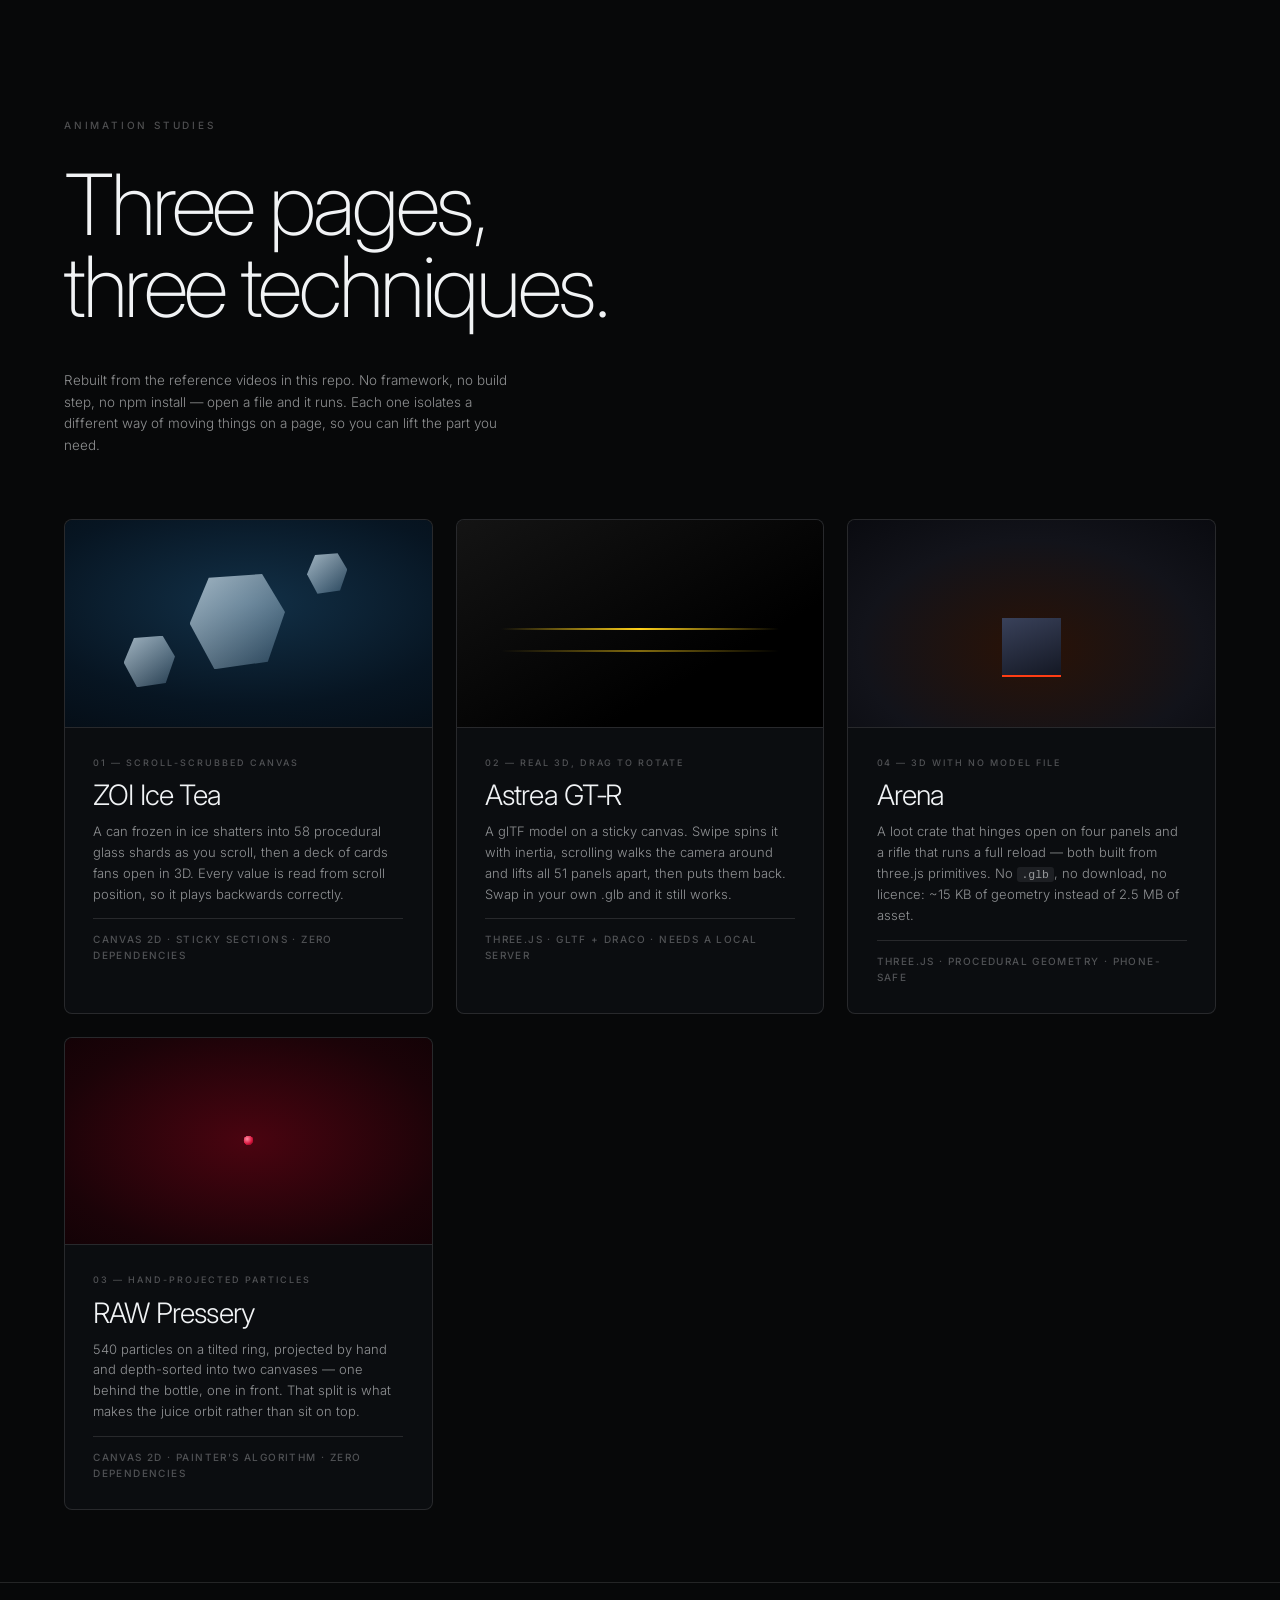
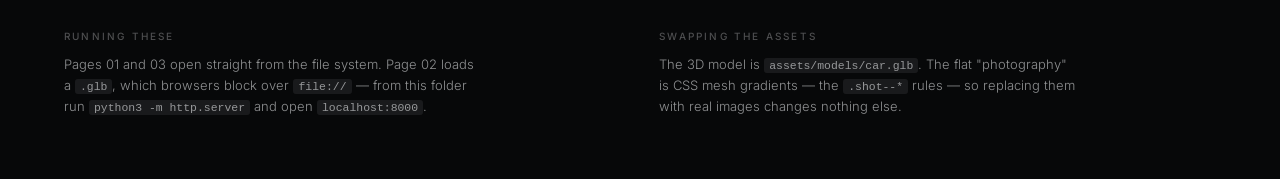
==== commit a36be99d: "Add Arena: a loot crate and a rifle modelled in code Both objects are three.js primitives — no .glb," ====
--- a/index.html
+++ b/index.html
@@ -44,6 +44,18 @@
     </div>
   </a>
 
+  <a class="card card--arena" href="arena.html">
+    <span class="card__art card__art--arena" aria-hidden="true">
+      <i></i><i></i><i></i><i></i>
+    </span>
+    <div class="card__body">
+      <p class="card__kicker">04 — 3D with no model file</p>
+      <h2>Arena</h2>
+      <p class="card__note">A loot crate that hinges open on four panels and a rifle that runs a full reload — both built from three.js primitives. No <code>.glb</code>, no download, no licence: ~15 KB of geometry instead of 2.5 MB of asset.</p>
+      <p class="card__tech">three.js · procedural geometry · phone-safe</p>
+    </div>
+  </a>
+
   <a class="card card--juice" href="juice.html">
     <span class="card__art card__art--juice" aria-hidden="true">
       <i></i><i></i><i></i><i></i>
--- a/assets/css/hub.css
+++ b/assets/css/hub.css
@@ -119,6 +119,24 @@
 }
 .card__art--car i:nth-child(2){ top:63%; animation-delay:-1.7s; opacity:.5; }
 
+.card__art--arena{ background:radial-gradient(80% 90% at 50% 62%, #2a1206 0%, #12131a 58%, #08090e 100%); }
+.card__art--arena i{
+  left:50%; bottom:24%;
+  width:16%; aspect-ratio:1;
+  margin-left:-8%;
+  background:linear-gradient(160deg,#39415a,#141824);
+  border-bottom:2px solid #ff3d14;
+  animation:lift 3.6s var(--ease) infinite;
+}
+.card__art--arena i:nth-child(1){ animation-delay:-.0s; }
+.card__art--arena i:nth-child(2){ animation-delay:-.9s; }
+.card__art--arena i:nth-child(3){ animation-delay:-1.8s; }
+.card__art--arena i:nth-child(4){ animation-delay:-2.7s; }
+@keyframes lift{
+  0%,100%{ transform:translateY(0) rotate(0deg); opacity:.35; }
+  50%    { transform:translateY(-46px) rotate(28deg); opacity:1; }
+}
+
 .card__art--juice{ background:radial-gradient(90% 90% at 50% 50%, #4a0410 0%, #1b0308 60%, #0b0104 100%); }
 .card__art--juice i{
   left:50%; top:50%;
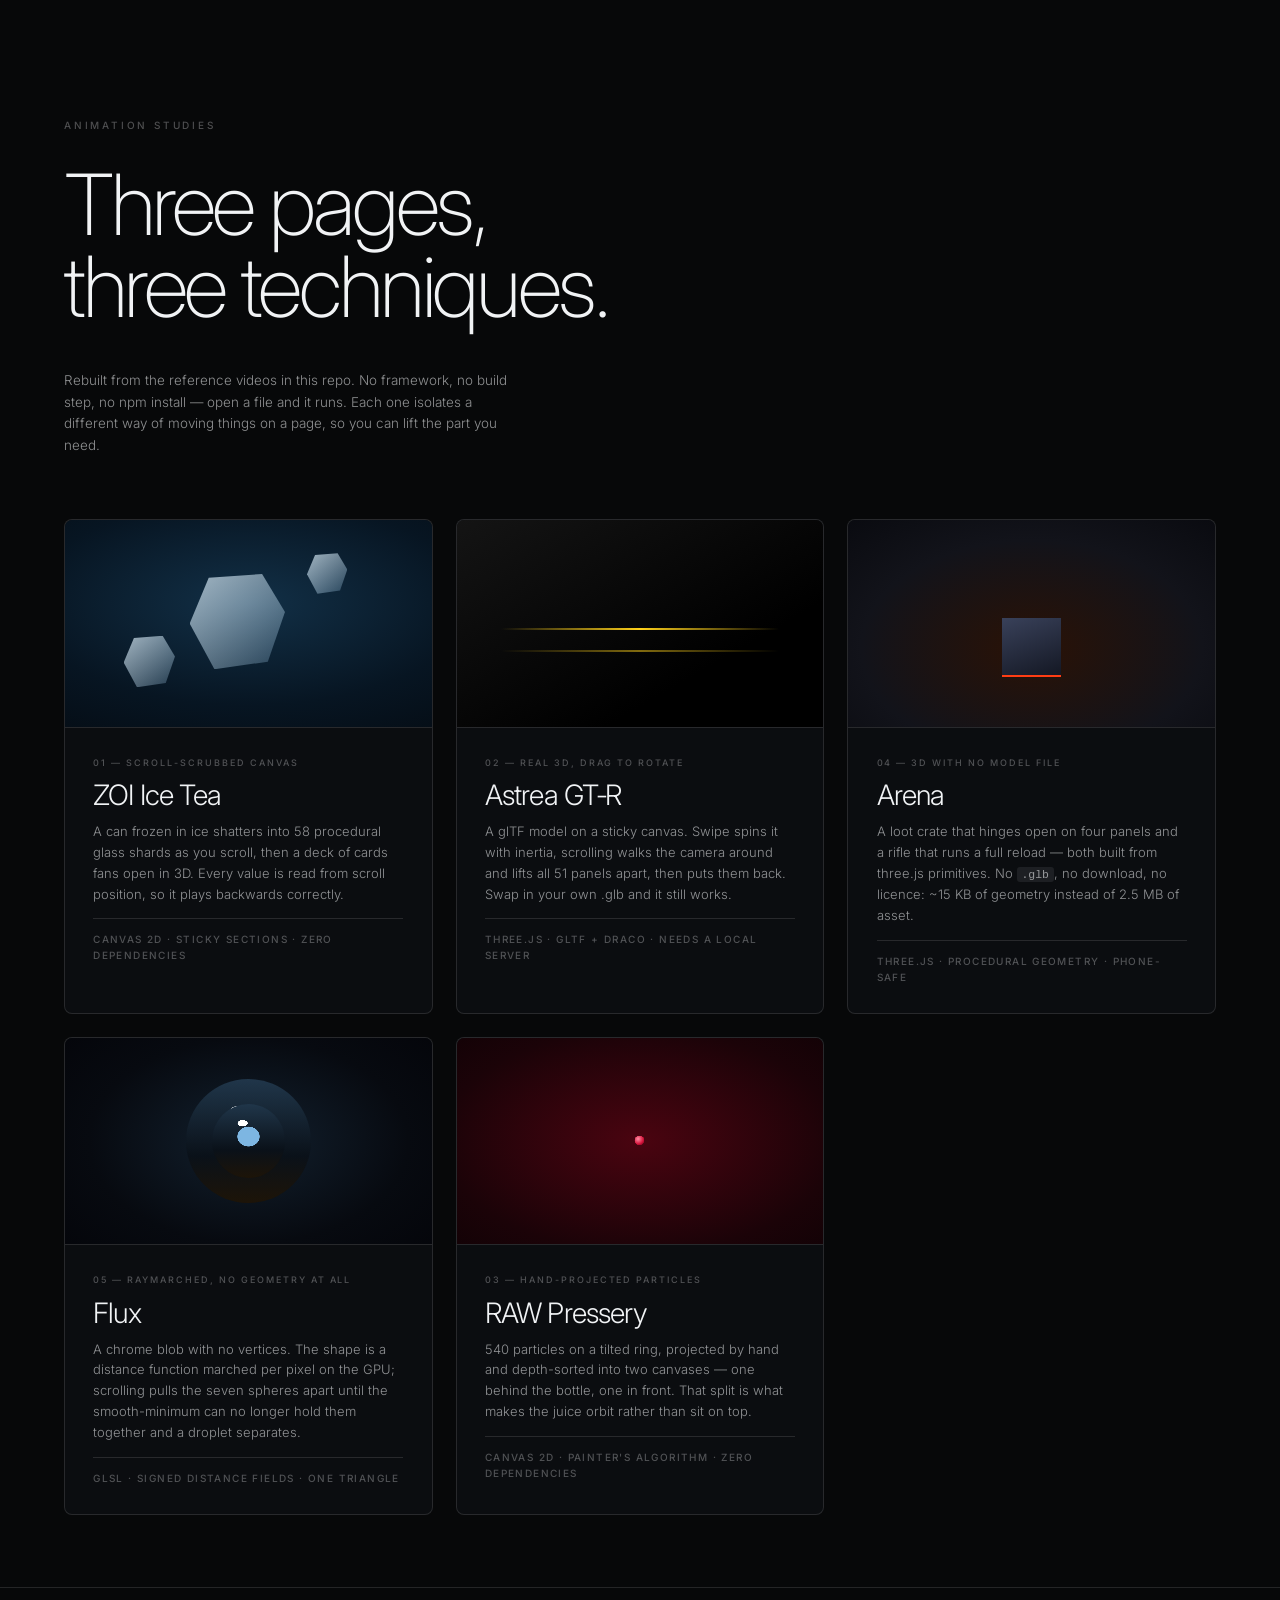
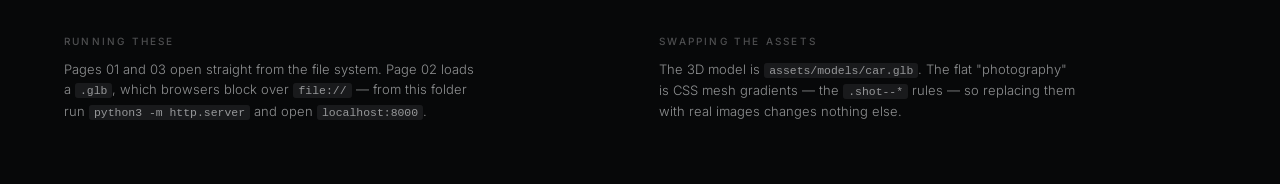
==== commit 43770ae6: "Add Flux: a raymarched blob with no geometry The shape is a signed distance function marched per pix" ====
--- a/index.html
+++ b/index.html
@@ -56,6 +56,18 @@
     </div>
   </a>
 
+  <a class="card card--flux" href="flux.html">
+    <span class="card__art card__art--flux" aria-hidden="true">
+      <i></i><i></i>
+    </span>
+    <div class="card__body">
+      <p class="card__kicker">05 — Raymarched, no geometry at all</p>
+      <h2>Flux</h2>
+      <p class="card__note">A chrome blob with no vertices. The shape is a distance function marched per pixel on the GPU; scrolling pulls the seven spheres apart until the smooth-minimum can no longer hold them together and a droplet separates.</p>
+      <p class="card__tech">GLSL · signed distance fields · one triangle</p>
+    </div>
+  </a>
+
   <a class="card card--juice" href="juice.html">
     <span class="card__art card__art--juice" aria-hidden="true">
       <i></i><i></i><i></i><i></i>
--- a/assets/css/hub.css
+++ b/assets/css/hub.css
@@ -137,6 +137,24 @@
   50%    { transform:translateY(-46px) rotate(28deg); opacity:1; }
 }
 
+.card__art--flux{ background:radial-gradient(70% 80% at 50% 50%, #12202e 0%, #070a10 62%, #04050a 100%); }
+.card__art--flux i{
+  left:50%; top:50%;
+  width:34%; aspect-ratio:1;
+  margin:-17% 0 0 -17%;
+  border-radius:50%;
+  background:
+    radial-gradient(closest-side at 42% 26%, #ffffff 0 16%, transparent 17%),
+    radial-gradient(closest-side at 50% 44%, #7db6e2 0 30%, transparent 31%),
+    linear-gradient(180deg,#20364a,#0a1119 62%,#1d1408);
+  animation:merge 6s var(--ease) infinite alternate;
+}
+.card__art--flux i:nth-child(2){ width:20%; margin:-10% 0 0 -10%; animation-delay:-3s; }
+@keyframes merge{
+  0%  { transform:translate(-26px,10px) scale(.86); }
+  100%{ transform:translate(30px,-12px) scale(1.06); }
+}
+
 .card__art--juice{ background:radial-gradient(90% 90% at 50% 50%, #4a0410 0%, #1b0308 60%, #0b0104 100%); }
 .card__art--juice i{
   left:50%; top:50%;
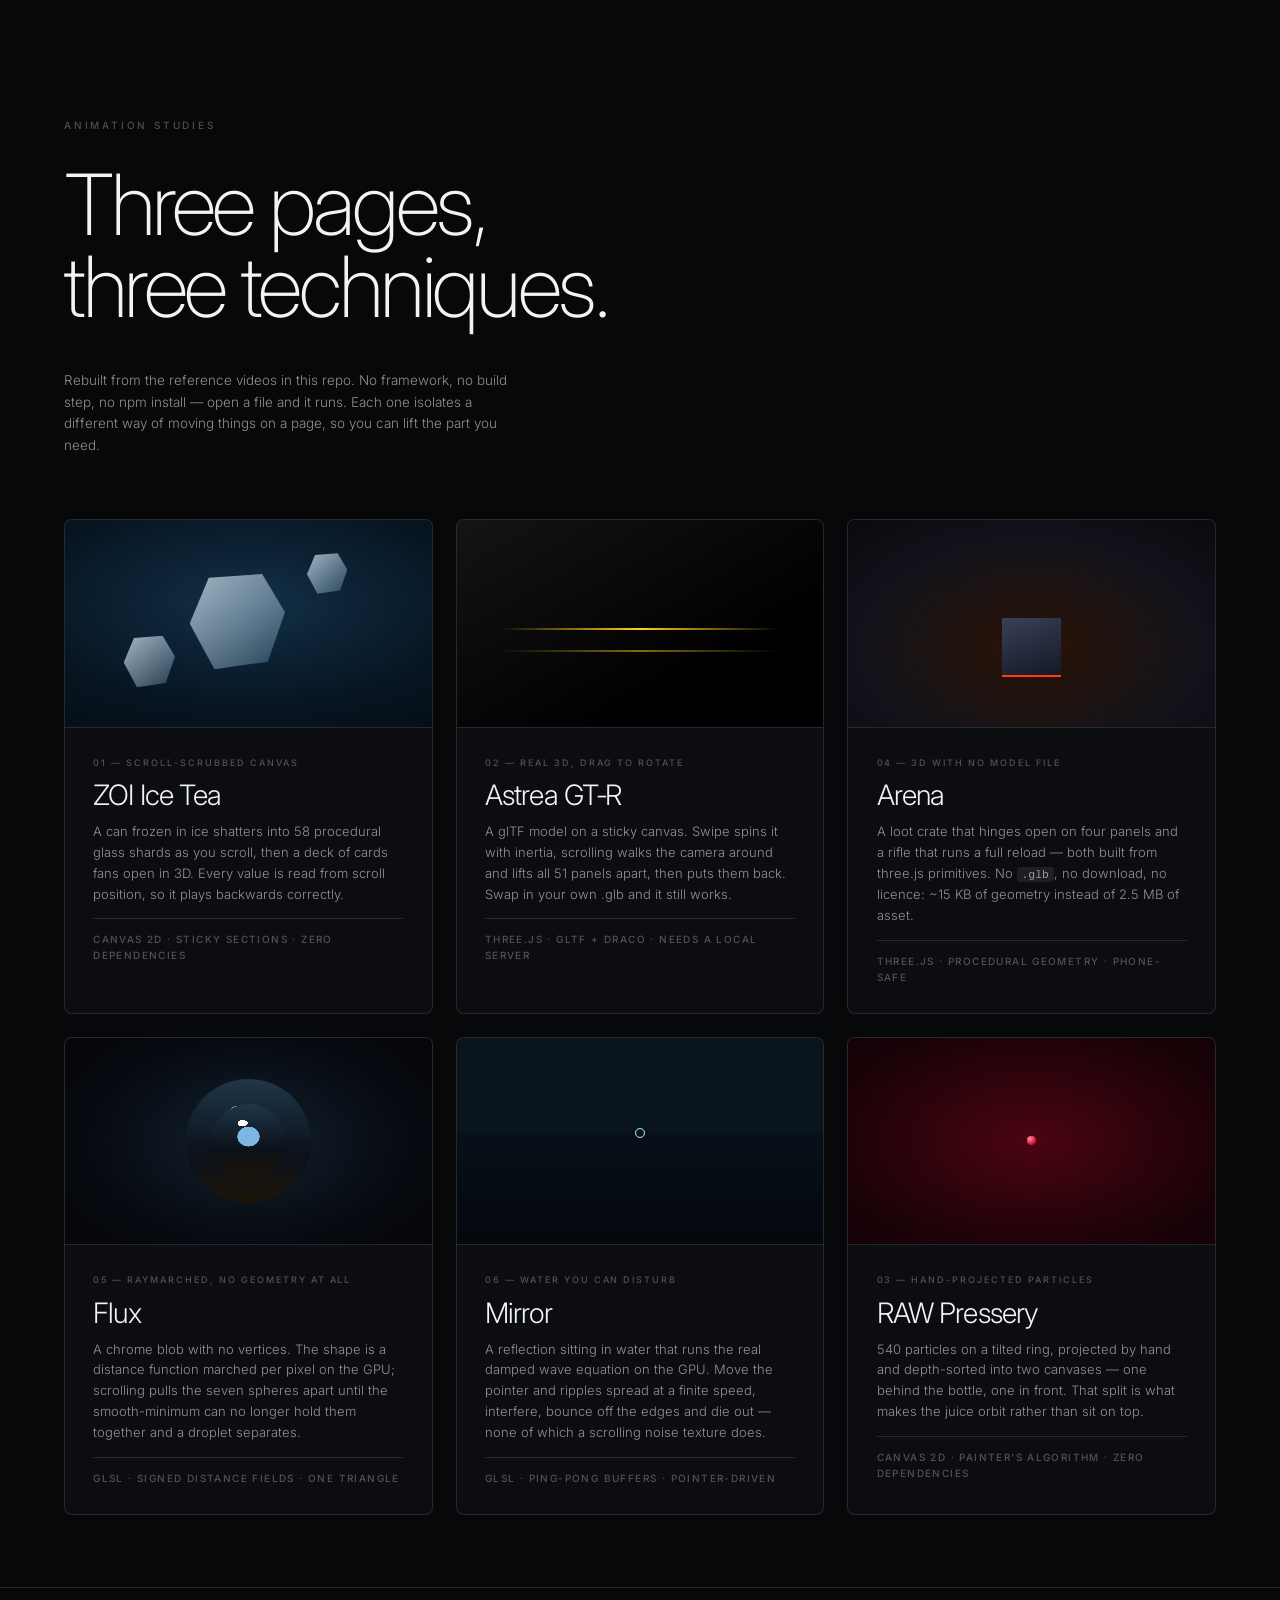
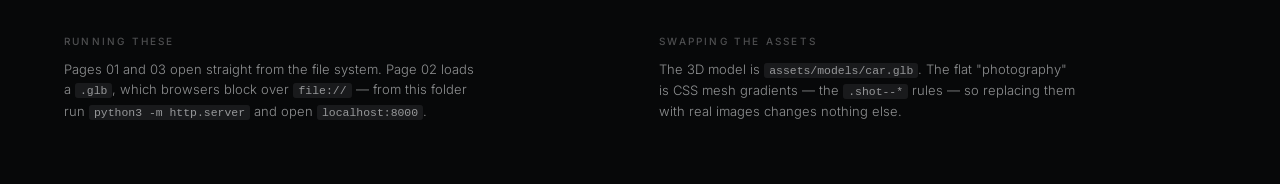
==== commit 994b76ca: "Add Mirror: a reflection in water you can disturb The ripples are simulated, not scrolled. A height " ====
--- a/index.html
+++ b/index.html
@@ -68,6 +68,18 @@
     </div>
   </a>
 
+  <a class="card card--mirror" href="mirror.html">
+    <span class="card__art card__art--mirror" aria-hidden="true">
+      <i></i><i></i><i></i>
+    </span>
+    <div class="card__body">
+      <p class="card__kicker">06 — Water you can disturb</p>
+      <h2>Mirror</h2>
+      <p class="card__note">A reflection sitting in water that runs the real damped wave equation on the GPU. Move the pointer and ripples spread at a finite speed, interfere, bounce off the edges and die out — none of which a scrolling noise texture does.</p>
+      <p class="card__tech">GLSL · ping-pong buffers · pointer-driven</p>
+    </div>
+  </a>
+
   <a class="card card--juice" href="juice.html">
     <span class="card__art card__art--juice" aria-hidden="true">
       <i></i><i></i><i></i><i></i>
--- a/assets/css/hub.css
+++ b/assets/css/hub.css
@@ -155,6 +155,23 @@
   100%{ transform:translate(30px,-12px) scale(1.06); }
 }
 
+.card__art--mirror{ background:linear-gradient(180deg,#0a141d 0%,#0a141d 46%,#071019 46%,#04080d 100%); }
+.card__art--mirror i{
+  position:absolute;
+  left:50%; top:46%;
+  width:10px; height:10px;
+  margin:-5px 0 0 -5px;
+  border-radius:50%;
+  border:1px solid rgba(140,200,235,.7);
+  animation:ripple 3.6s linear infinite;
+}
+.card__art--mirror i:nth-child(2){ animation-delay:-1.2s; }
+.card__art--mirror i:nth-child(3){ animation-delay:-2.4s; }
+@keyframes ripple{
+  from{ transform:scale(.4) scaleY(.34); opacity:.9; }
+  to  { transform:scale(11) scaleY(.34); opacity:0; }
+}
+
 .card__art--juice{ background:radial-gradient(90% 90% at 50% 50%, #4a0410 0%, #1b0308 60%, #0b0104 100%); }
 .card__art--juice i{
   left:50%; top:50%;
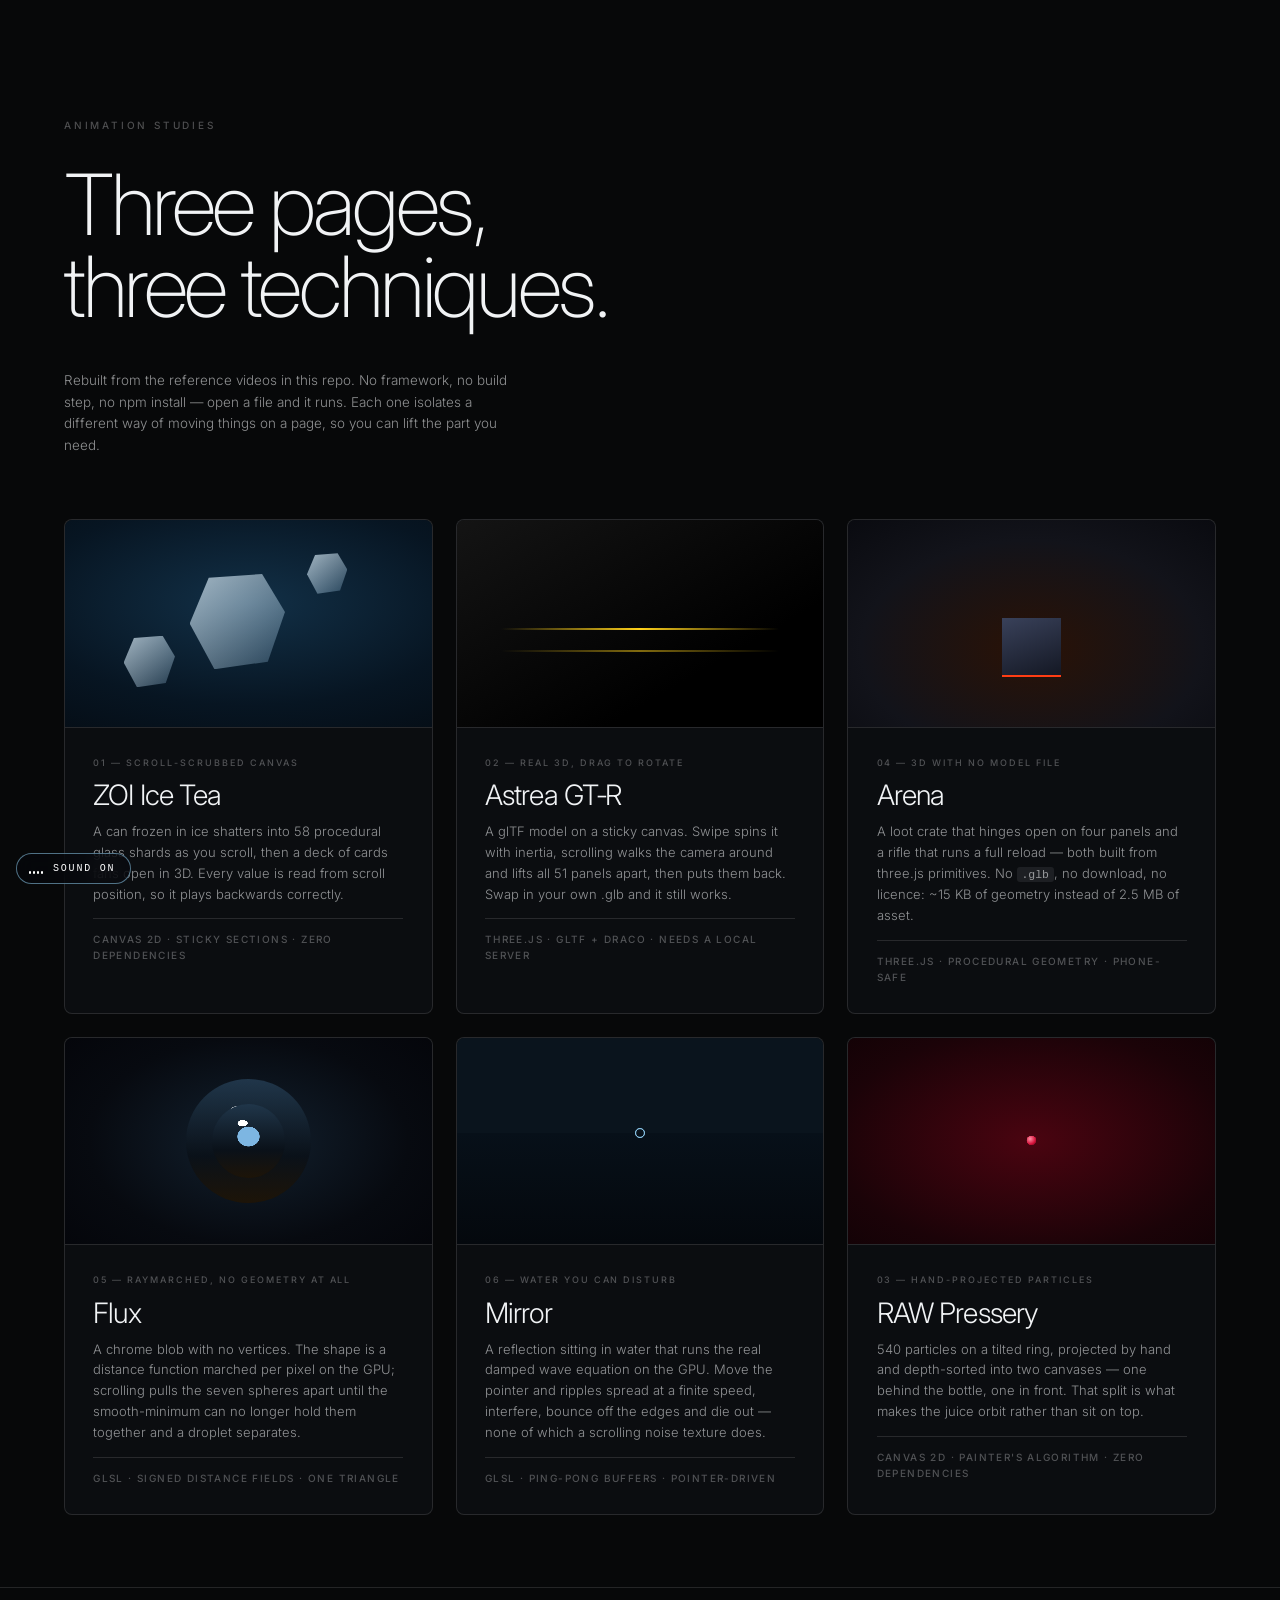
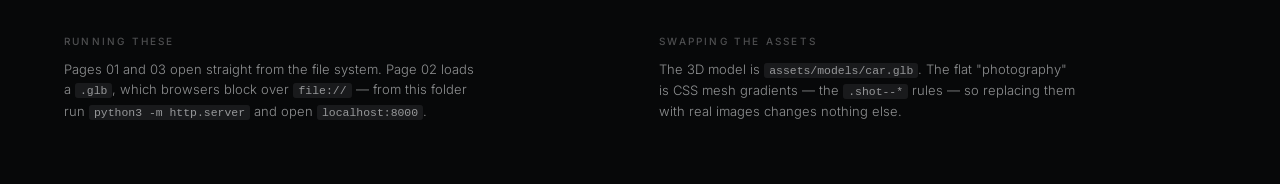
==== commit 9fdc06e9: "Put the ambient pad on every page and start it without being asked The sound only ever existed on mi" ====
--- a/index.html
+++ b/index.html
@@ -105,5 +105,6 @@
   </div>
 </footer>
 
+<script src="assets/js/ambient.js"></script>
 </body>
 </html>
